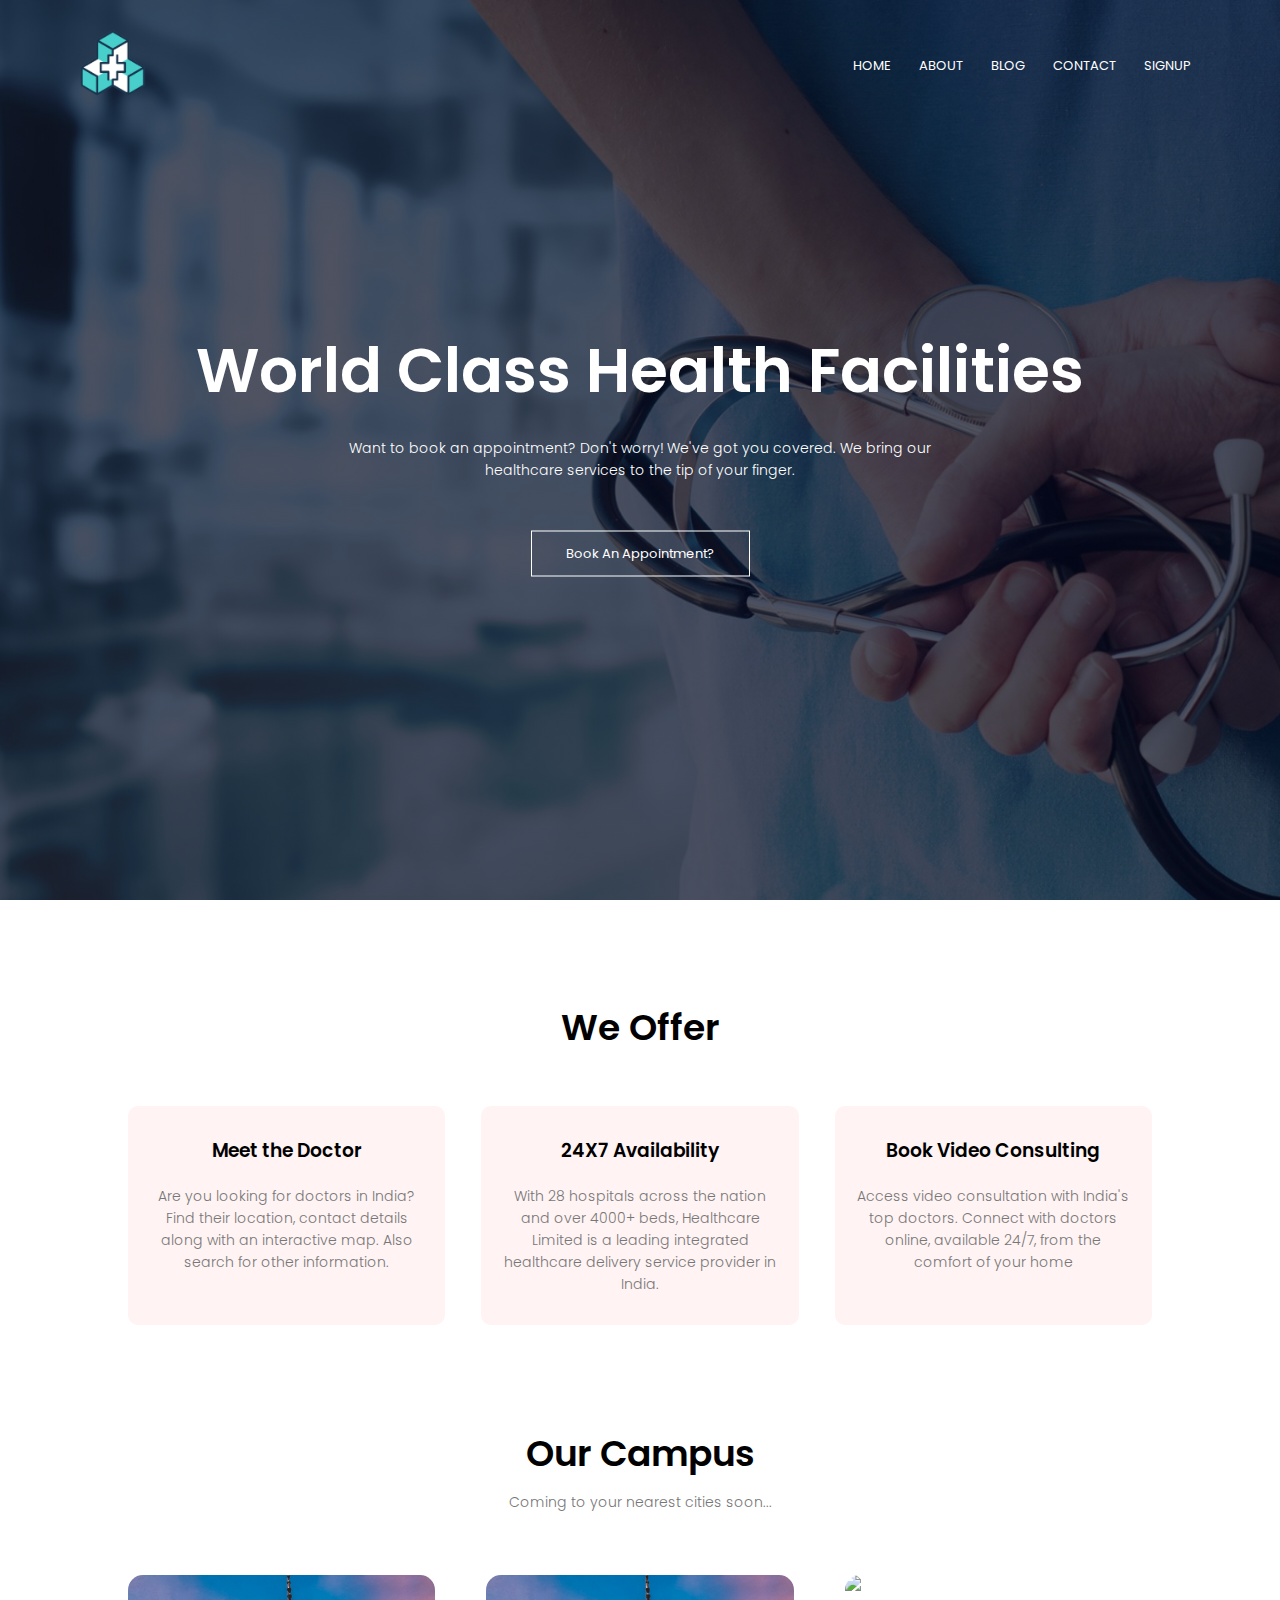
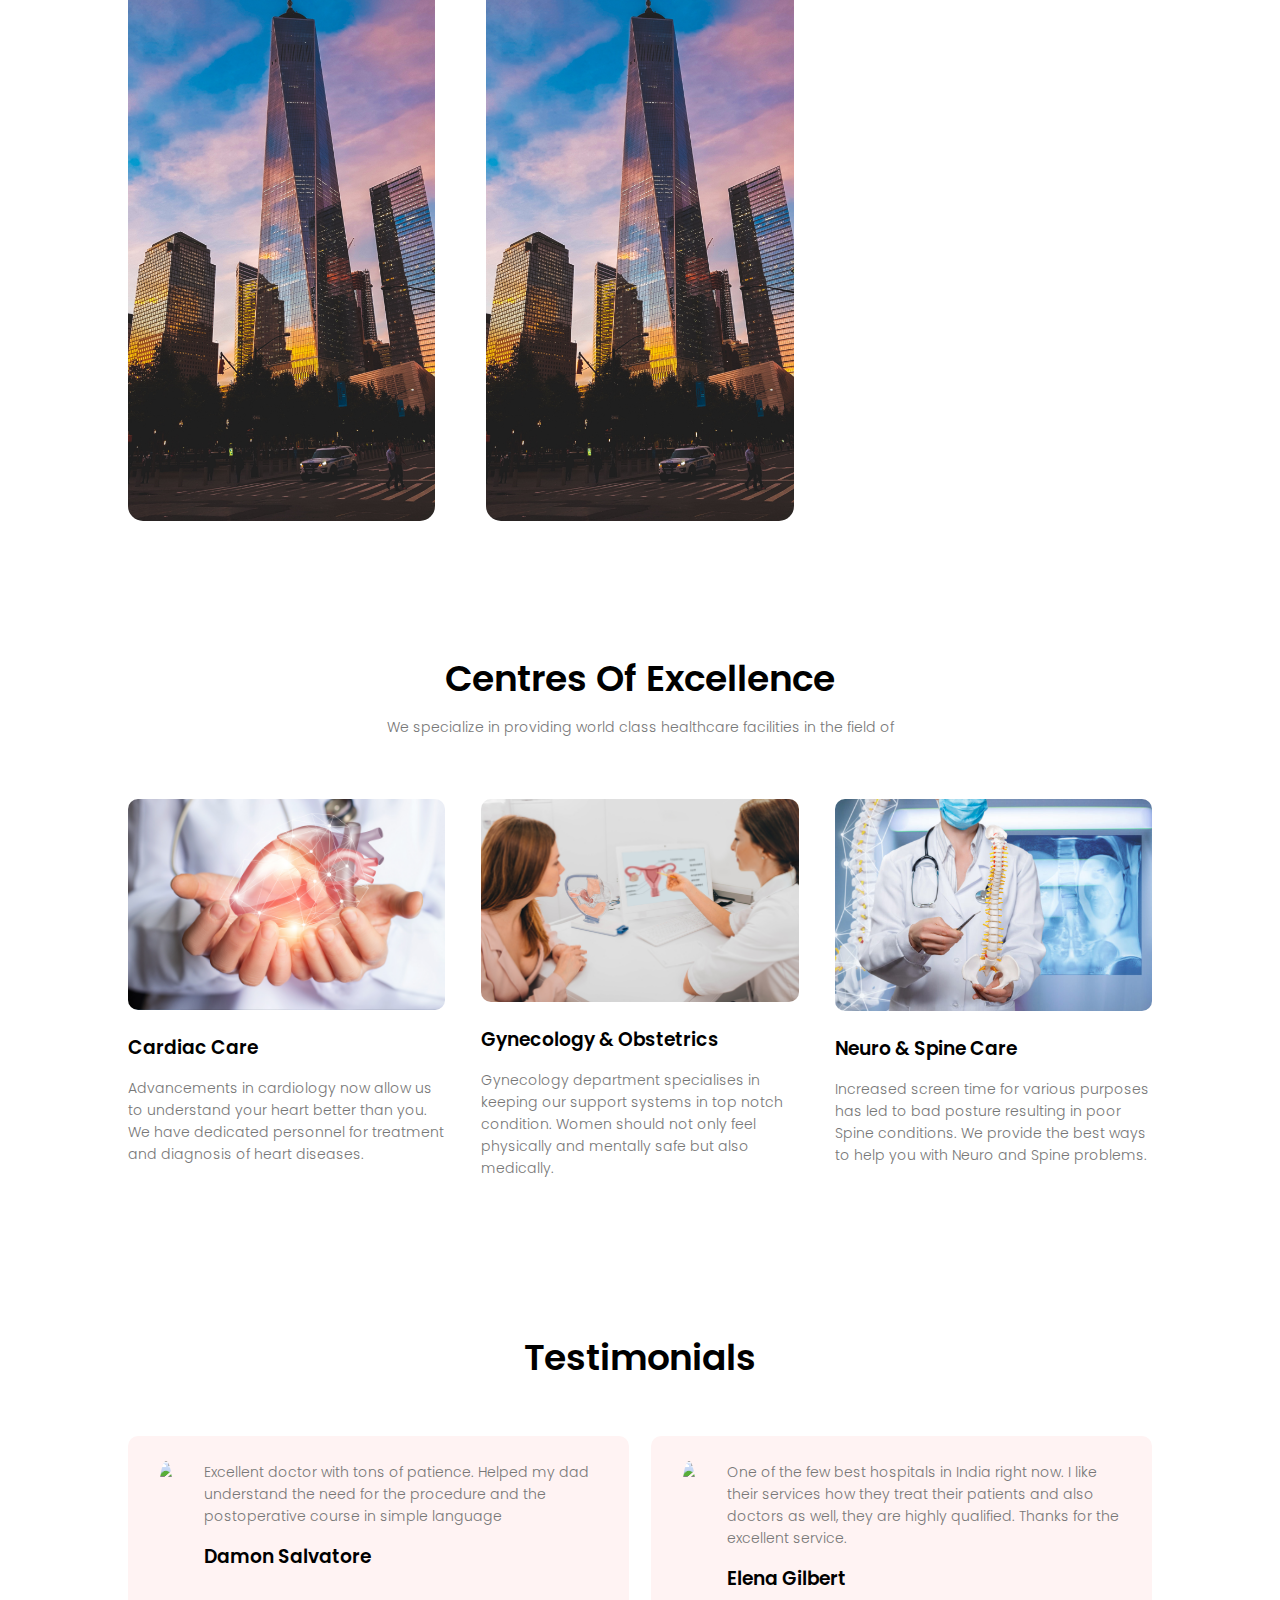
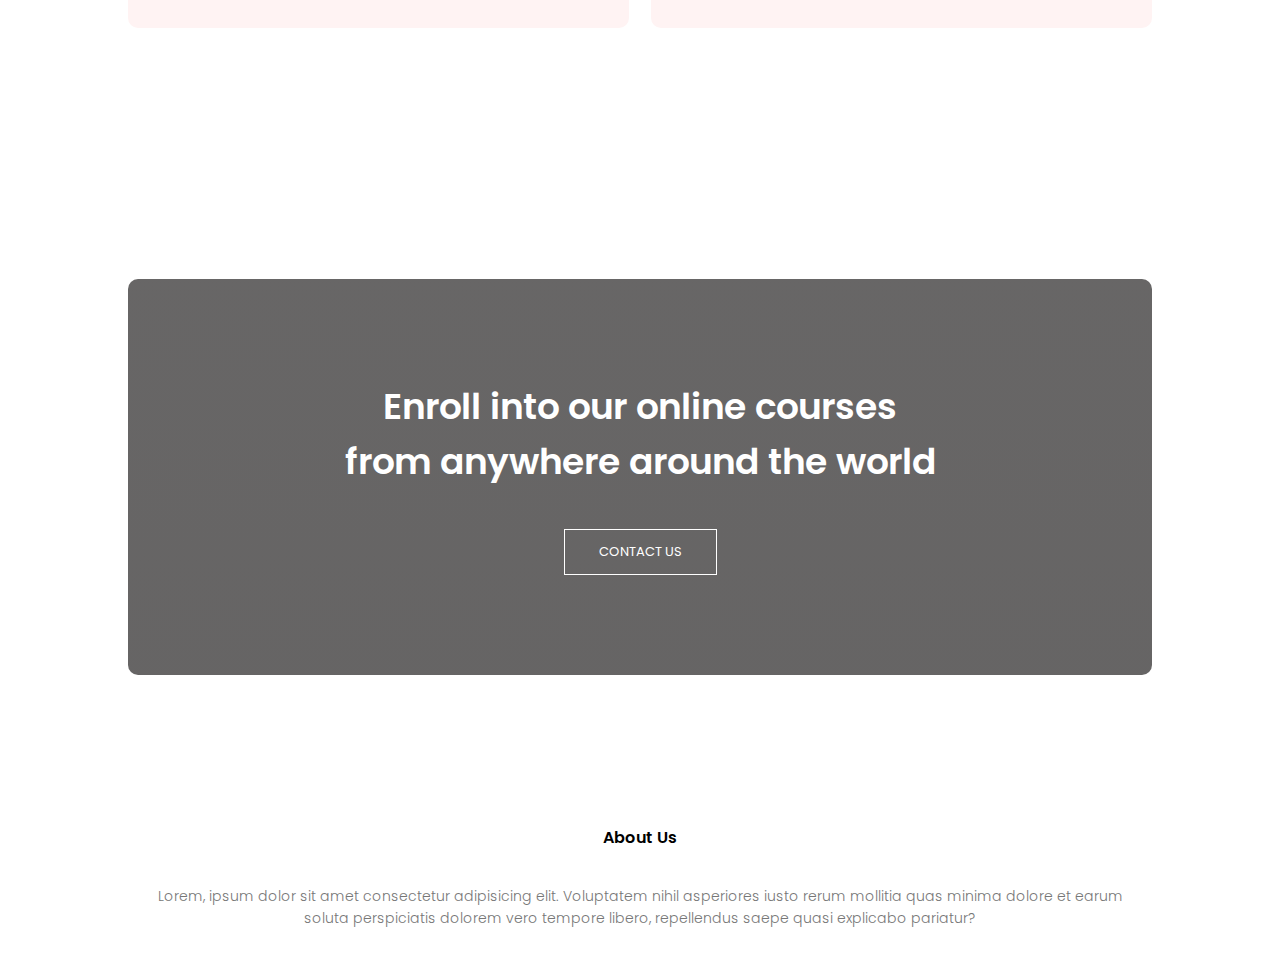
==== index.html @ a3d07d93 "update elena" ====
<!DOCTYPE html>
<html lang="en">

<head>
    <meta charset="UTF-8">
    <meta name="viewport" content="width=device-width, initial-scale=1.0">
    <title>Smart Healthcare</title>
    <link rel="stylesheet" href="style.css">
    <link rel="preconnect" href="https://fonts.gstatic.com">
    <link href="https://fonts.googleapis.com/css2?family=Poppins:ital,wght@0,200;0,300;0,400;0,600;1,500&display=swap" rel="stylesheet">
    <link rel="stylesheet" href="https://cdn.jsdelivr.net/npm/@fortawesome/fontawesome-free@5.15.3/css/fontawesome.min.css">
</head>

<body>


    <section class="header">
        <nav>
            <a href="index.html"><img src="Image/icon.png" alt="Logo Here"></a>
            <div class="nav-links">
                <!-- <i class="fa fa-times-circle" onclick="hideMenu()"></i> -->
                <ul>
                    <li><a href="index.html">HOME</a></li>
                    <li><a href="about.html">ABOUT</a></li>
                    <li><a href="blog.html">BLOG</a></li>
                    <li><a href="contact.html">CONTACT</a></li>
                    <li><a href="login.html">SIGNUP</a></li>
                </ul>
            </div>
            <!-- <i class="fa fa-bars" onclick="showMenu()"></i> -->
        </nav>

        <div class="text-box">
            <h1>World Class Health Facilities</h1>
            <p>Want to book an appointment? Don't worry! We've got you covered. We bring our
                <br>healthcare services to the tip of your finger.
            </p>
            <a href="" class="hero-btn">Book An Appointment?</a>
        </div>
    </section>

    <!-- --------We Offer--------- -->

    <section class="course">
        <h1> We Offer</h1>
        <!-- <p>Lorem ipsum dolor sit amet consectetur adipisicing elit.</p> -->

        <div class="row">
            <div class="course-col">
                <h3>Meet the Doctor</h3>
                <p>Are you looking for doctors in India? Find their location, contact details along with an interactive map. Also search for other information.
                </p>
            </div>

            <div class="course-col">
                <h3>24X7 Availability</h3>
                <p>With 28 hospitals across the nation and over 4000+ beds, Healthcare Limited is a leading integrated healthcare delivery service provider in India. </p>
            </div>

            <div class="course-col">
                <h3>Book Video Consulting</h3>
                <p>Access video consultation with India's top doctors. Connect with doctors online, available 24/7, from the comfort of your home</p>
            </div>
        </div>
    </section>

    <!-- ----------Campus---------- -->

    <section class="campus">
        <h1>Our Campus</h1>
        <p>Coming to your nearest cities soon...</p>

        <div class="row">
            <div class="campus-col">
                <img src="Image/hos2.jpg">
                <div class="layer">
                    <h3>BANGALORE</h3>
                </div>
            </div>

            <div class="campus-col">
                <img src="Image/hos2.jpg">
                <div class="layer">
                    <h3>DELHI</h3>
                </div>
            </div>

            <div class="campus-col">
                <img src="image/hos2.jpg">
                <div class="layer">
                    <h3>MUMBAI</h3>
                </div>
            </div>
        </div>
    </section>

    <!-- ----------Specialities---------- -->

    <section class="facilities">
        <h1>Centres Of Excellence</h1>
        <p>We specialize in providing world class healthcare facilities in the field of</p>

        <div class="row">
            <div class="facilities-col">
                <img src="Image/cardiac.jpg">
                <h3>Cardiac Care</h3>
                <p>Advancements in cardiology now allow us to understand your heart better than you. We have dedicated personnel for treatment and diagnosis of heart diseases.</p>
            </div>

            <div class="facilities-col">
                <img src="Image/gynecology.jpg">
                <h3>Gynecology & Obstetrics</h3>
                <p>Gynecology department specialises in keeping our support systems in top notch condition. Women should not only feel physically and mentally safe but also medically.</p>
            </div>

            <div class="facilities-col">
                <img src="Image/spine.jpg">
                <h3>Neuro & Spine Care</h3>
                <p>Increased screen time for various purposes has led to bad posture resulting in poor Spine conditions. We provide the best ways to help you with Neuro and Spine problems.</p>
            </div>
        </div>
    </section>

    <!-- ----------Testimonials---------- -->

    <section class="testimonials">
        <h1>Testimonials</h1>
        <!-- <p>Our Clients Reviews
        </p> -->

        <div class="row">
            <div class="testimonial-col">
                <img src="image/p1.jpg">
                <div>
                    <p>Excellent doctor with tons of patience. Helped my dad understand the need for the procedure and the postoperative course in simple language
                    </p>
                    <h3>Damon Salvatore</h3>
                    <!-- <i class="fa fa-star"></i>
                    <i class="fa fa-star"></i>
                    <i class="fa fa-star"></i>
                    <i class="fa fa-star"></i>
                    <i class="fa fa-star-half-o"></i> -->
                </div>
            </div>

            <div class="testimonial-col">
                <img src="image/p2.jpg">
                <div>
                    <p>One of the few best hospitals in India right now. I like their services how they treat their patients and also doctors as well, they are highly qualified. Thanks for the excellent service.
                    </p>
                    <h3>Elena Gilbert</h3>
                    <!-- <i class="fa fa-star"></i>
                    <i class="fa fa-star"></i>
                    <i class="fa fa-star"></i>
                    <i class="fa fa-star"></i> -->
                </div>
            </div>
        </div>
    </section>

    <!-- ----------Call To Action---------- -->

    <section class="cta">
        <h1>Enroll into our online courses<br>from anywhere around the world</h1>
        <a href="" class="hero-btn">CONTACT US</a>
    </section>

    <!-- ----------Footer---------- -->

    <section class="footer">
        <h4>About Us</h4>
        <p>Lorem, ipsum dolor sit amet consectetur adipisicing elit. Voluptatem nihil asperiores iusto rerum mollitia quas minima dolore et earum<br>soluta perspiciatis dolorem vero tempore libero, repellendus saepe quasi explicabo pariatur?</p>
        <div class="icons">
            <!-- <i class="fa fa-facebook"></i>
            <i class="fa fa-twitter"></i>
            <i class="fa fa-instagram"></i>
            <i class="fa fa-linkedin"></i> -->
        </div>

    </section>



    <!-- ---------JS for Toggle Menu---------- -->
    <!-- <script>
    var navLinks = document.getElementById("navLinks");
    function showMenu(){
        navLinks.style.right="0";
    }
    function hideMenu(){
        navLinks.style.right="-200px";
    } -->

    </script>

</body>

</html>
---- style.css ----
* {
    margin: 0;
    padding: 0;
    font-family: 'Poppins', sans-serif;
}

.header {
    min-height: 100vh;
    width: 100%;
    background-image: linear-gradient(rgba(4, 9, 30, 0.7), rgba(4, 9, 30, 0.7)), url(Image/image1.jpg);
    background-position: center;
    background-size: cover;
    position: relative;
}

nav {
    display: flex;
    padding: 2% 6%;
    justify-content: space-between;
    align-items: center;
}

nav img {
    width: 75px;
    /* position: absolute;
    left: 50px; */
}

.nav-links {
    flex: 1;
    text-align: right;
}

.nav-links ul li {
    list-style: none;
    display: inline-block;
    padding: 8px 12px;
    position: relative;
}

.nav-links ul li a {
    color: #fff;
    text-decoration: none;
    font-size: 13px;
}

.nav-links ul li::after {
    content: '';
    width: 0%;
    height: 2px;
    background: red;
    display: block;
    margin: auto;
    transition: 0.4s;
}

.nav-links ul li:hover::after {
    width: 100%;
}

.text-box {
    width: 90%;
    color: #fff;
    position: absolute;
    top: 50%;
    left: 50%;
    transform: translate(-50%, -50%);
    text-align: center;
}

.text-box h1 {
    font-size: 62px;
}

.text-box p {
    margin: 10px 0 40px;
    font-size: 14px;
    color: #fff;
}

.hero-btn {
    display: inline-block;
    text-decoration: none;
    color: #fff;
    border: 1px solid #fff;
    padding: 12px 34px;
    font-size: 13px;
    background: transparent;
    position: relative;
    cursor: pointer;
}

.hero-btn:hover {
    border: 1px solid red;
    background: red;
    transition: 0.5s;
}


/* nav.fa{
    display: none;
} */

@media(max-width: 700px) {
    nav img {
        width: 150px;
        position: relative;
        top: 20px;
    }
    .text-box h1 {
        font-size: 20px;
    }
    .nav-links ul li {
        display: block;
    }
    .nav-links {
        position: fixed;
        background: red;
        height: 100vh;
        width: 200px;
        top: 0;
        right: 0;
        text-align: left;
        z-index: 2;
        transition: 1s;
    }
    /* nav.fa{
        display: block;
        color: white;
        margin: 10px;
        font-size: 22px;
        cursor: pointer;
    }
    .nav-links ul{
        padding: 30px;
    } */
}


/* ----------courses---------- */

.course {
    width: 80%;
    margin: auto;
    text-align: center;
    padding-top: 100px;
}

h1 {
    font-size: 36px;
    font-weight: 600;
}

p {
    color: #777;
    font-size: 14px;
    font-weight: 300;
    line-height: 22px;
    padding: 10px;
}

.row {
    margin-top: 5%;
    display: flex;
    justify-content: space-between;
}

.course-col {
    flex-basis: 31%;
    background: #fff3f3;
    border-radius: 10px;
    margin-bottom: 5%;
    padding: 20px 12px;
    box-sizing: border-box;
    transition: 0.3s;
}

h3 {
    text-align: center;
    font-weight: 600;
    margin: 10px 0;
}

.course-col:hover {
    box-shadow: 0 0 20px 0 rgba(0, 0, 0, 0.15);
}

@media(max-width: 700px) {
    .row {
        flex-direction: column;
    }
}


/* ----------campus---------- */

.campus {
    width: 80%;
    margin: auto;
    text-align: center;
    padding-top: 50px;
}

.campus-col {
    flex-basis: 30%;
    border-radius: 15px;
    margin-bottom: 30px;
    position: relative;
    overflow: hidden;
}

.campus-col img {
    width: 100%;
    display: block;
}

.layer {
    background: transparent;
    height: 100%;
    width: 100%;
    position: absolute;
    top: 0;
    left: 0;
    transition: 0.3s;
}

.layer:hover {
    background: rgba(226, 0, 0, 0.7);
}

.layer h3 {
    width: 100%;
    font-weight: 600;
    color: white;
    font-size: 23px;
    bottom: 0;
    left: 50%;
    transform: translateX(-50%);
    position: absolute;
    opacity: 0;
    transition: 0.3s;
}

.layer:hover h3 {
    bottom: 49%;
    opacity: 1;
}


/* ----------Facilities---------- */

.facilities {
    width: 80%;
    margin: auto;
    text-align: center;
    padding-top: 100px;
}

.facilities-col {
    flex-basis: 31%;
    border-radius: 10px;
    margin-bottom: 5%;
    text-align: left;
}

.facilities-col img {
    width: 100%;
    border-radius: 10px;
}

.facilities-col p {
    padding: 0;
}

.facilities-col h3 {
    margin-top: 16px;
    margin-bottom: 15px;
    text-align: left;
}


/* ----------Testimonials---------- */

.testimonials {
    width: 80%;
    margin: auto;
    padding: 100px;
    text-align: center;
}

.testimonial-col {
    flex-basis: 44%;
    border-radius: 10px;
    margin-bottom: 5%;
    text-align: left;
    background: #fff3f3;
    padding: 25px;
    cursor: pointer;
    display: flex;
}

.testimonial-col img {
    height: 100px;
    margin-left: 5px;
    margin-right: 30px;
    border-radius: 53%;
}

.testimonial-col p {
    padding: 0;
}

.testimonial-col h3 {
    margin-top: 15px;
    text-align: left;
}


/* .testimonial-col .fa{
    color: #f44336;
} */

@media(max-width: 700px) {
    .testimonial-col img {
        margin-left: 5px;
        margin-right: 30px;
    }
}


/* ----------Call To Action---------- */

.cta {
    margin: 100px auto;
    width: 80%;
    background-image: linear-gradient(rgba(39, 37, 37, 0.7), rgba(37, 35, 35, 0.7)), url(images/contact.jpg);
    background-position: center;
    background-size: cover;
    border-radius: 10px;
    text-align: center;
    padding: 100px 0;
}

.cta h1 {
    color: white;
    margin-bottom: 40px;
}

@media(max-width: 700px) {
    .cta h1 {
        font-size: 24px;
    }
}


/* ----------Footer---------- */

.footer {
    width: 100%;
    text-align: center;
    padding: 30px 0;
}

.footer h4 {
    margin-bottom: 25px;
    margin-top: 20px;
    font-weight: 600;
}


/* .icons .fa{
    color:tomato;
    margin: 0 13px;
    cursor: pointer;
    padding: 18px 0;
} */


/* ----------About Us Page---------- */

.sub-header {
    height: 50vh;
    width: 100%;
    background-image: linear-gradient(rgba(4, 9, 30, 0.7), rgba(4, 9, 30, 0.7)), url(images/abouts.jpg);
    background-position: center;
    background-size: cover;
    text-align: center;
    color: white;
}

.about-us {
    width: 80%;
    margin: auto;
    padding-top: 80px;
    padding-bottom: 50px;
}

.about-col {
    flex-basis: 48%;
    padding: 30px 2px;
}

.about-col img {
    width: 100%;
}

.about-col h1 {
    padding-top: 0;
}

.about-col p {
    padding: 15px 0 25px;
}

.red-btn {
    border: 1px solid #f44336;
    background: transparent;
    color: #f44336;
}

.red-btn:hover {
    color: white;
}


/* ----------blog-content---------- */

.blog-content {
    width: 80%;
    margin: auto;
    padding: 60px 0;
}

.blog-left {
    flex-basis: 65%;
}

.blog-left img {
    width: 100%;
}

.blog-left h2 {
    color: #222;
    font-weight: 600;
    margin: 30px 0;
}

.blog-left p {
    color: #999;
    padding: 0;
}

.blog-right {
    flex-basis: 32%;
}

.blog-right h3 {
    background: #f44336;
    color: white;
    padding: 7px 0;
    font-size: 16px;
    margin-bottom: 20px;
}

.blog-right div {
    display: flex;
    align-items: center;
    justify-content: space-between;
    color: #555;
    padding: 8px;
    box-sizing: border-box;
}

.comment-box {
    border: 1px solid #ccc;
    margin: 50px 0;
    padding: 10px 20px;
}

.comment-box h3 {
    text-align: left;
}

.comment-form input,
.comment-form textarea {
    width: 100%;
    padding: 10px;
    margin: 15px 0;
    box-sizing: border-box;
    border: none;
    outline: none;
    background: #f0f0f0;
}

.comment-form button {
    margin: 10px 0;
}

@media(max-width: 700px) {
    .sub-header h1 {
        font-size: 24px;
    }
}

.location {
    width: 80%;
    margin: auto;
    padding: 80px 0;
}

.location iframe {
    width: 100%;
}

.contact-us {
    width: 80%;
    margin: auto;
}

.contact-col {
    flex-basis: 48%;
    margin-bottom: 30px;
}

.contact-col div {
    display: flex;
    align-items: center;
    margin-bottom: 40px;
}


/* .contact-col div .fa{
    font-size: 28px;
    color: #f44336;
    margin: 10px;
    margin-right: 30px;
} */

.contact-col div p {
    padding: 0;
}

.contact-col div h5 {
    font-size: 20px;
    margin-bottom: 5px;
    color: #555;
}

.contact-col input,
.contact-col textarea {
    width: 100%;
    padding: 8px;
    margin-bottom: 17px;
    border: 1px solid #ccc;
    outline: none;
    box-sizing: border-box;
}
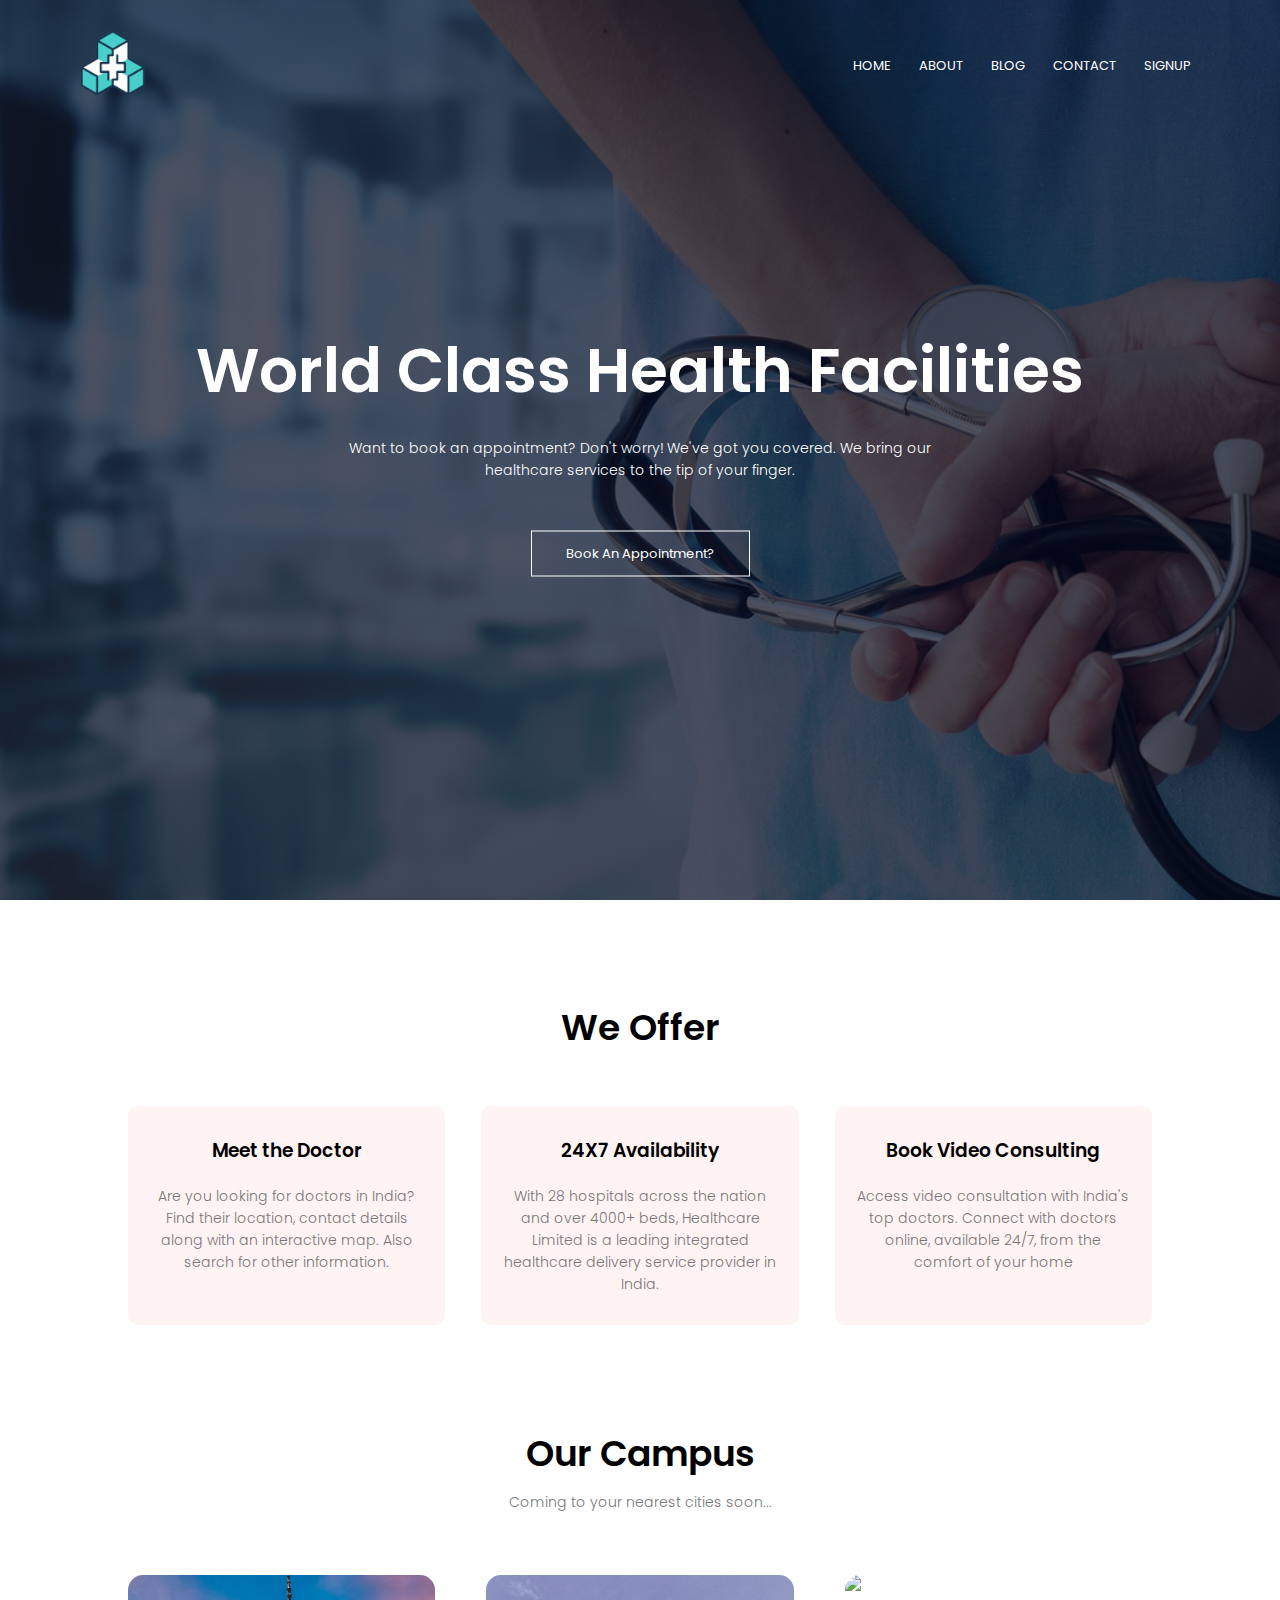
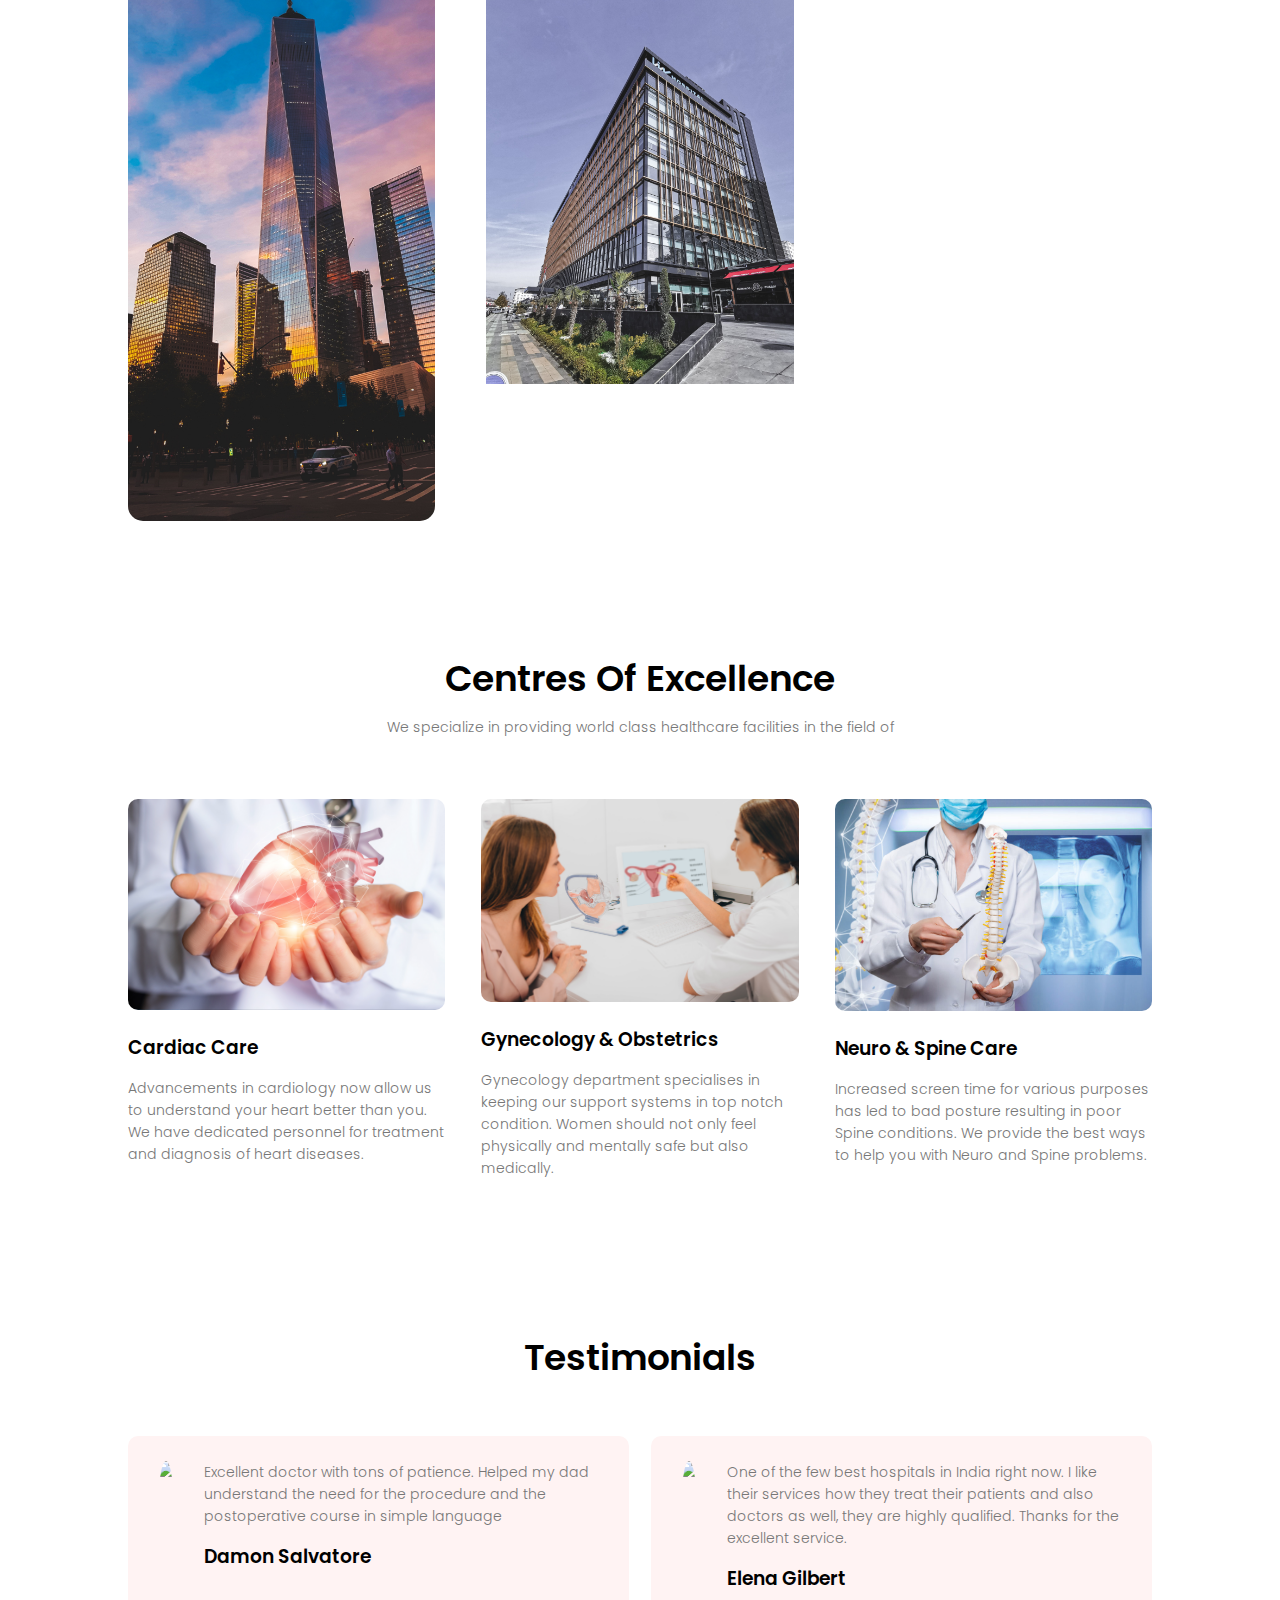
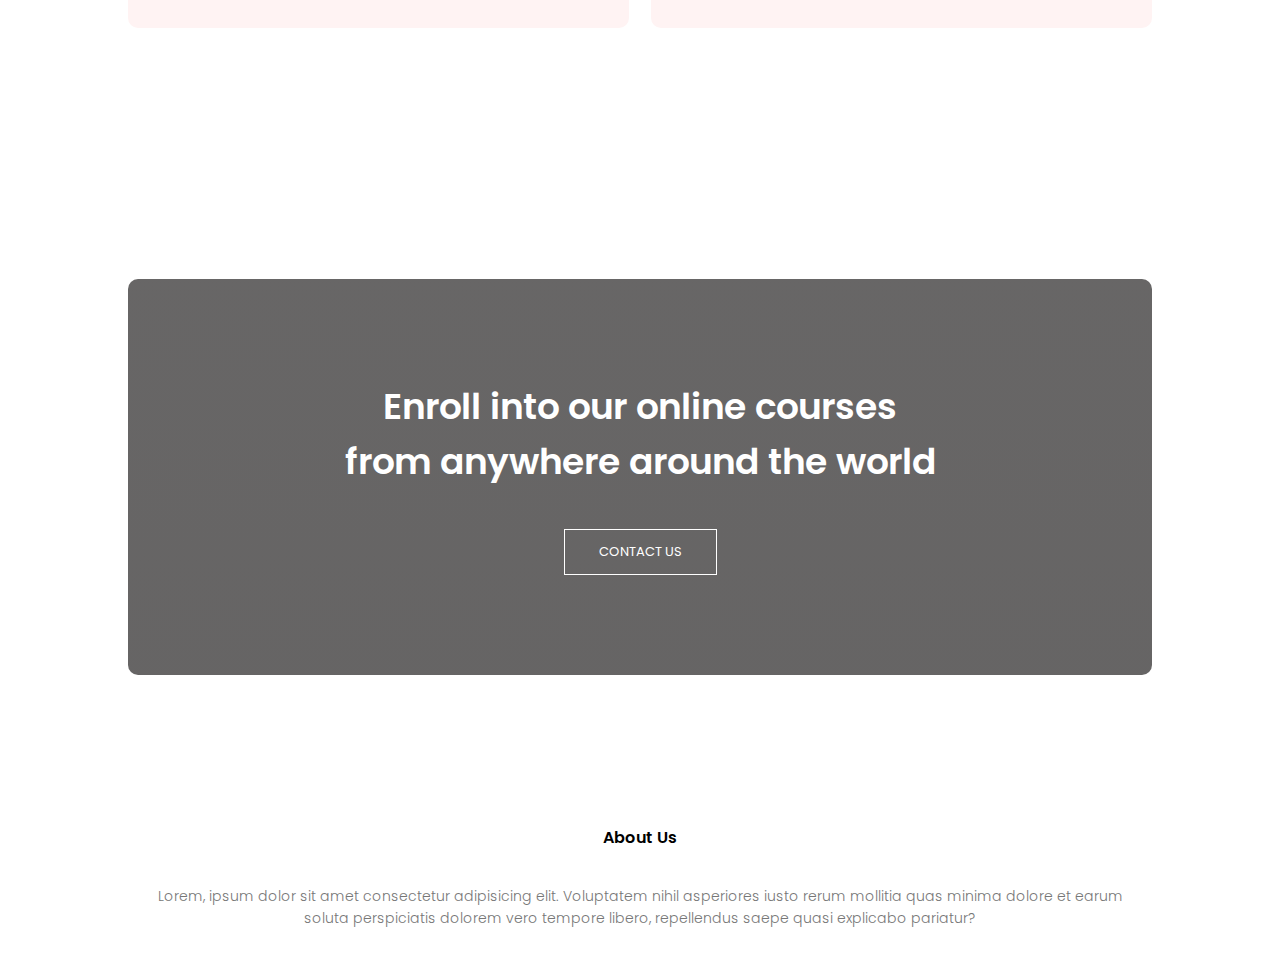
==== commit aaf806f7: "Image" ====
--- a/index.html
+++ b/index.html
@@ -79,7 +79,7 @@
             </div>
 
             <div class="campus-col">
-                <img src="Image/hos2.jpg">
+                <img src="Image/hos3.jpg">
                 <div class="layer">
                     <h3>DELHI</h3>
                 </div>
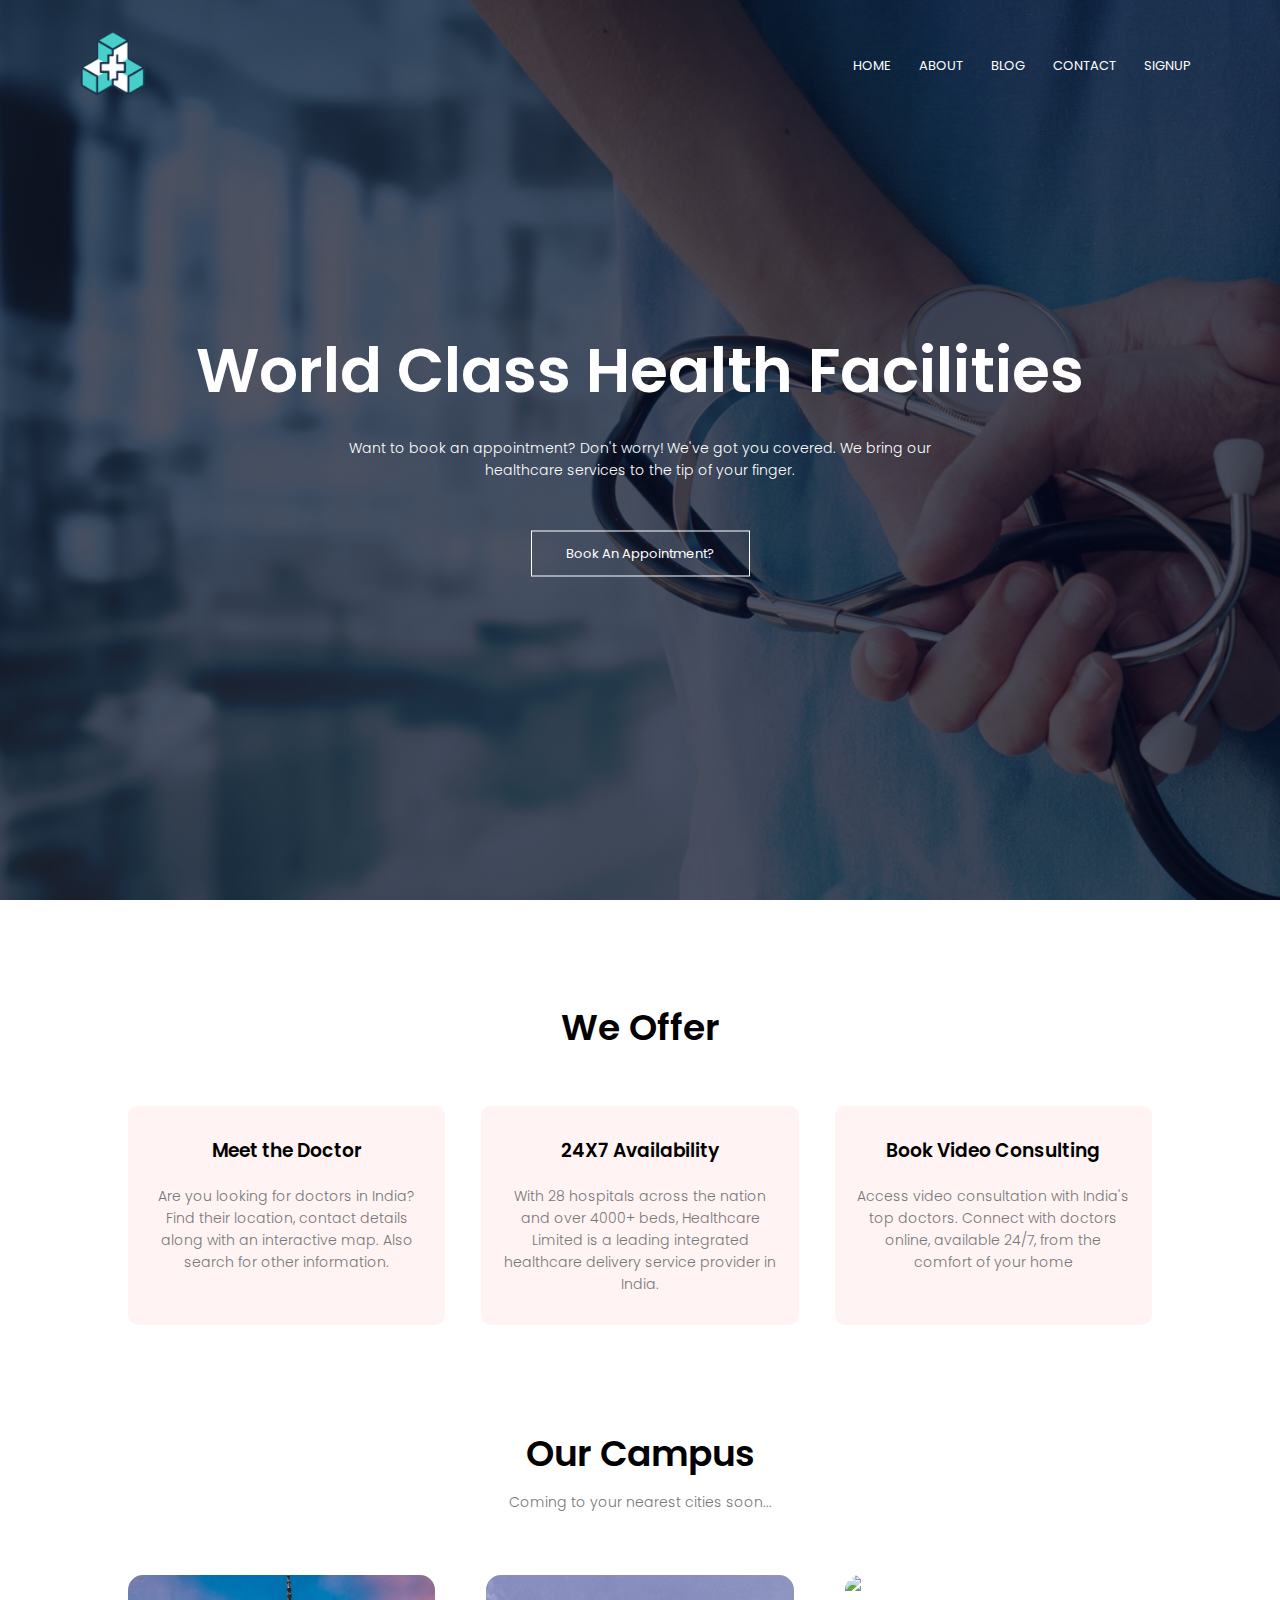
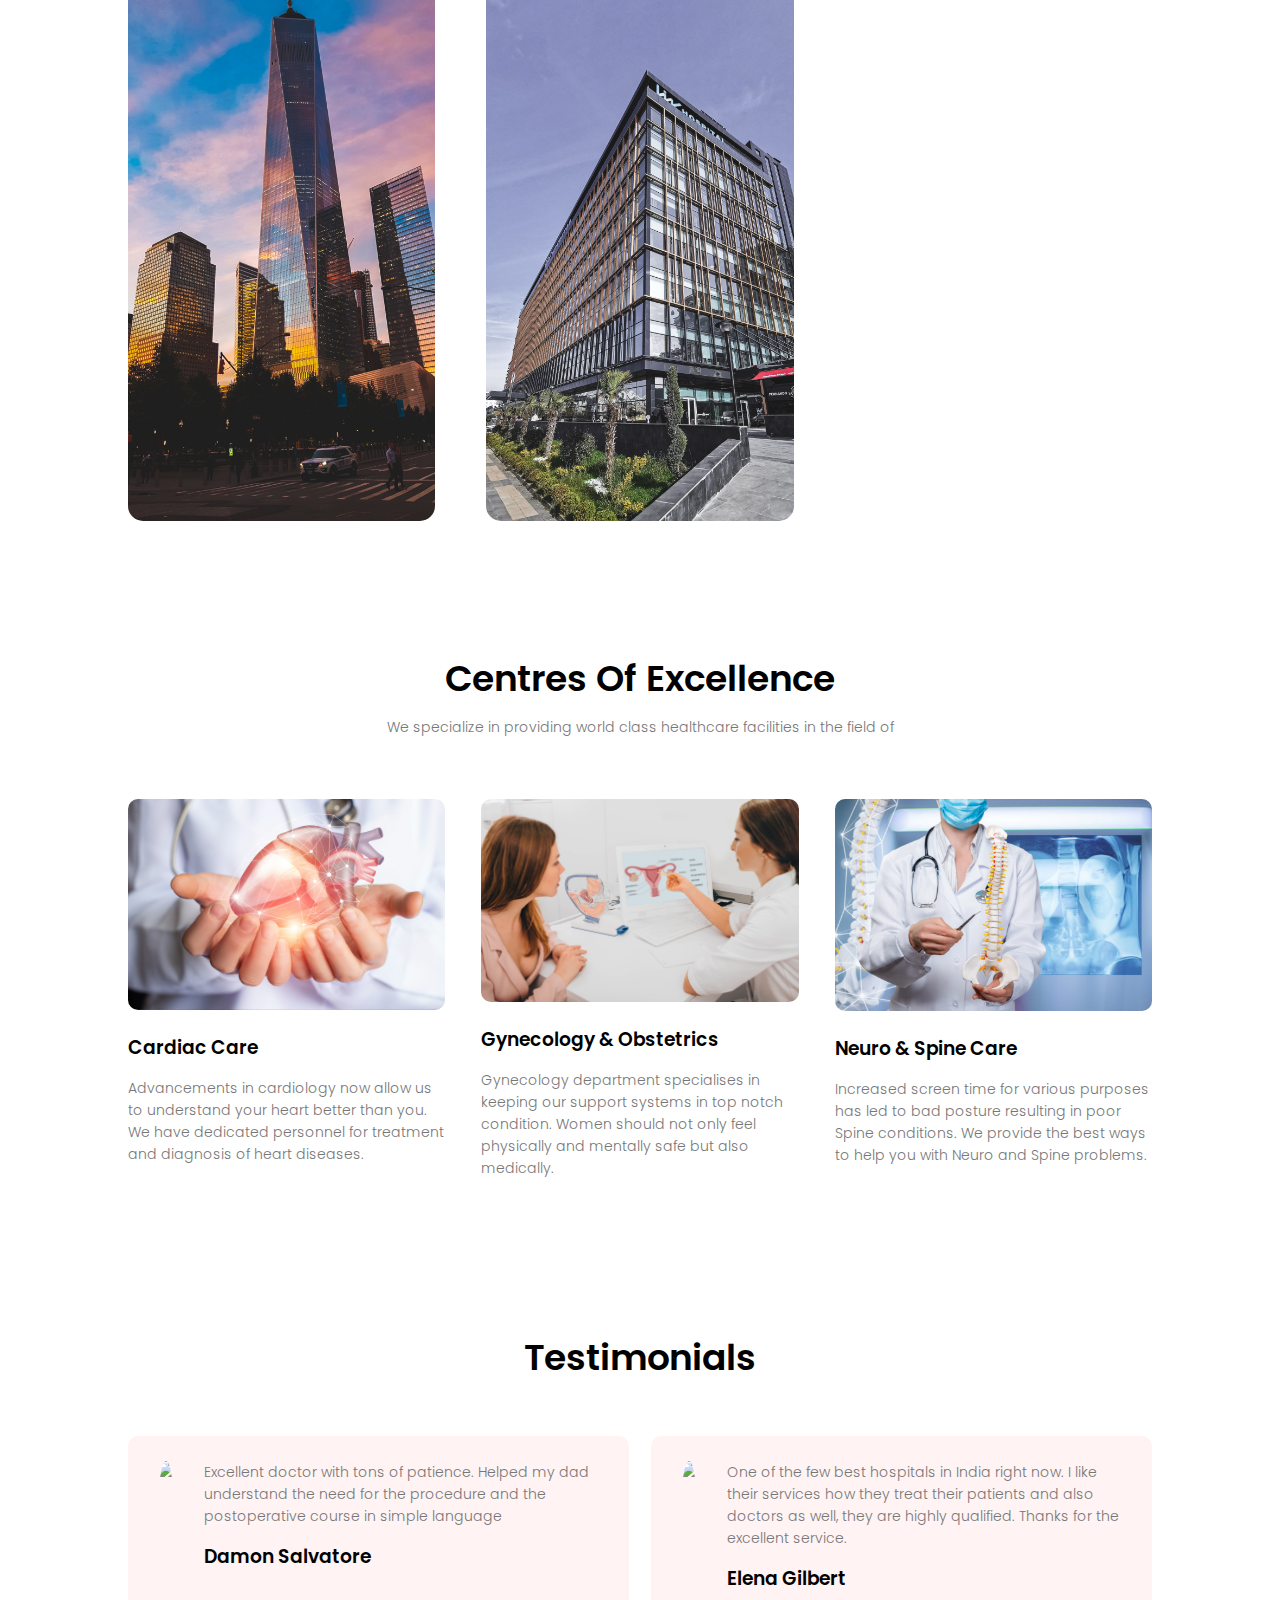
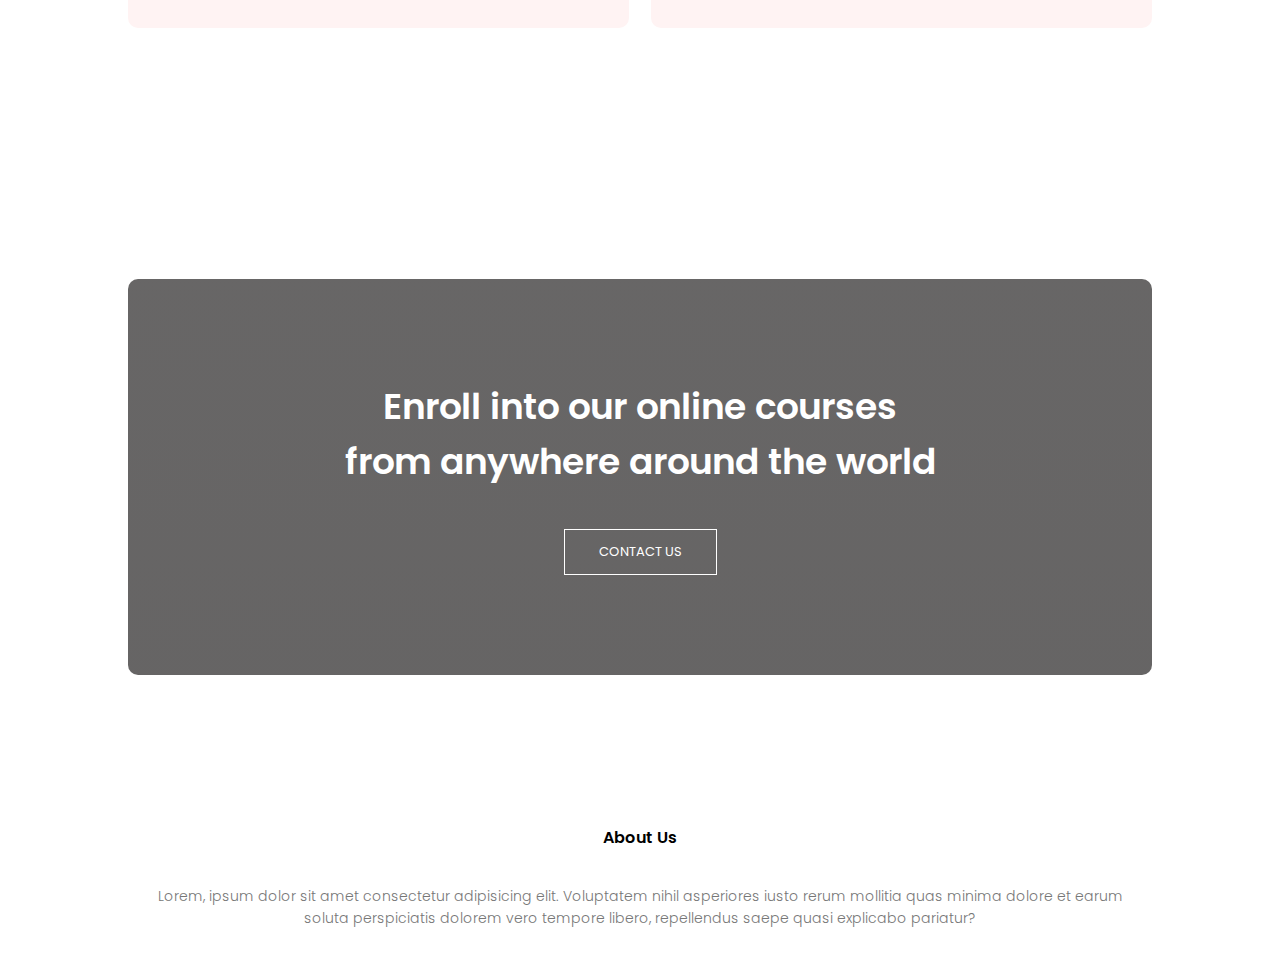
==== commit 620ee8f7: "Image Change" ====
--- a/index.html
+++ b/index.html
@@ -86,7 +86,7 @@
             </div>
 
             <div class="campus-col">
-                <img src="image/hos2.jpg">
+                <img src="image/hos4.jpg">
                 <div class="layer">
                     <h3>MUMBAI</h3>
                 </div>
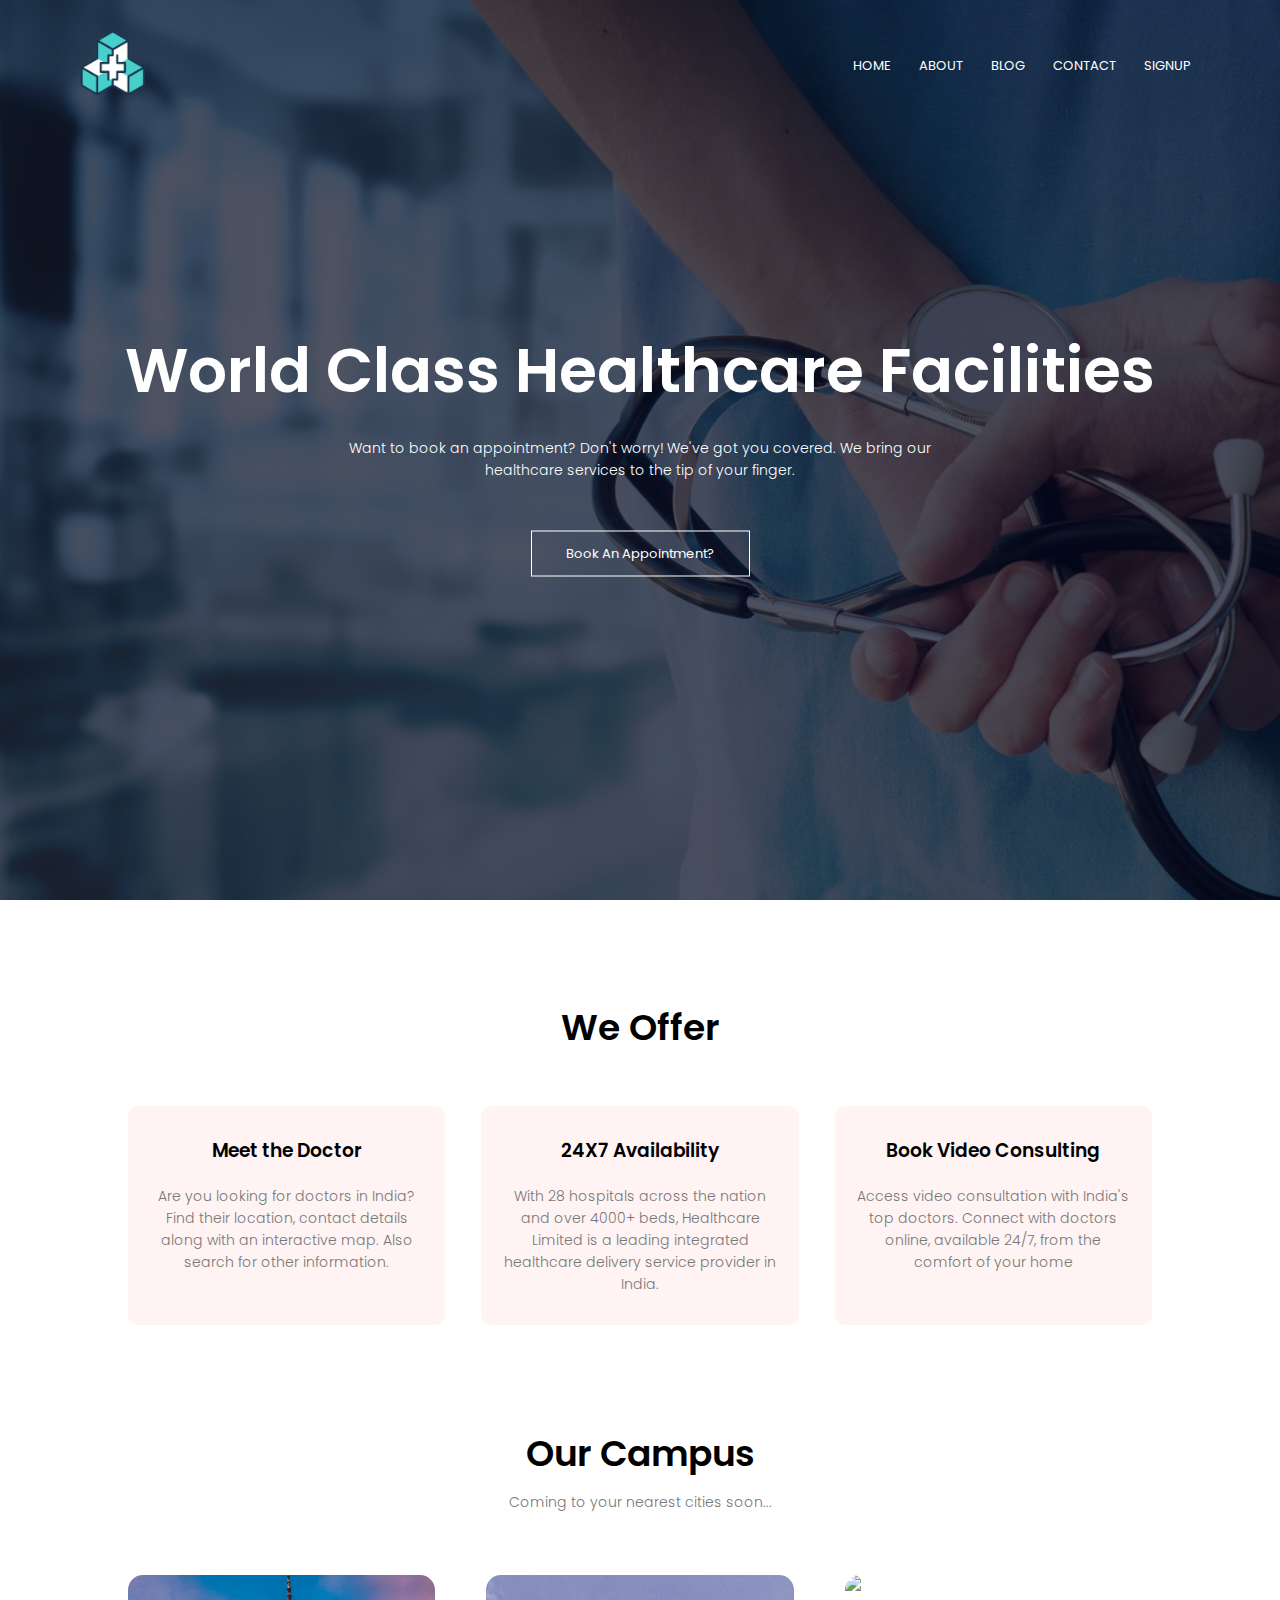
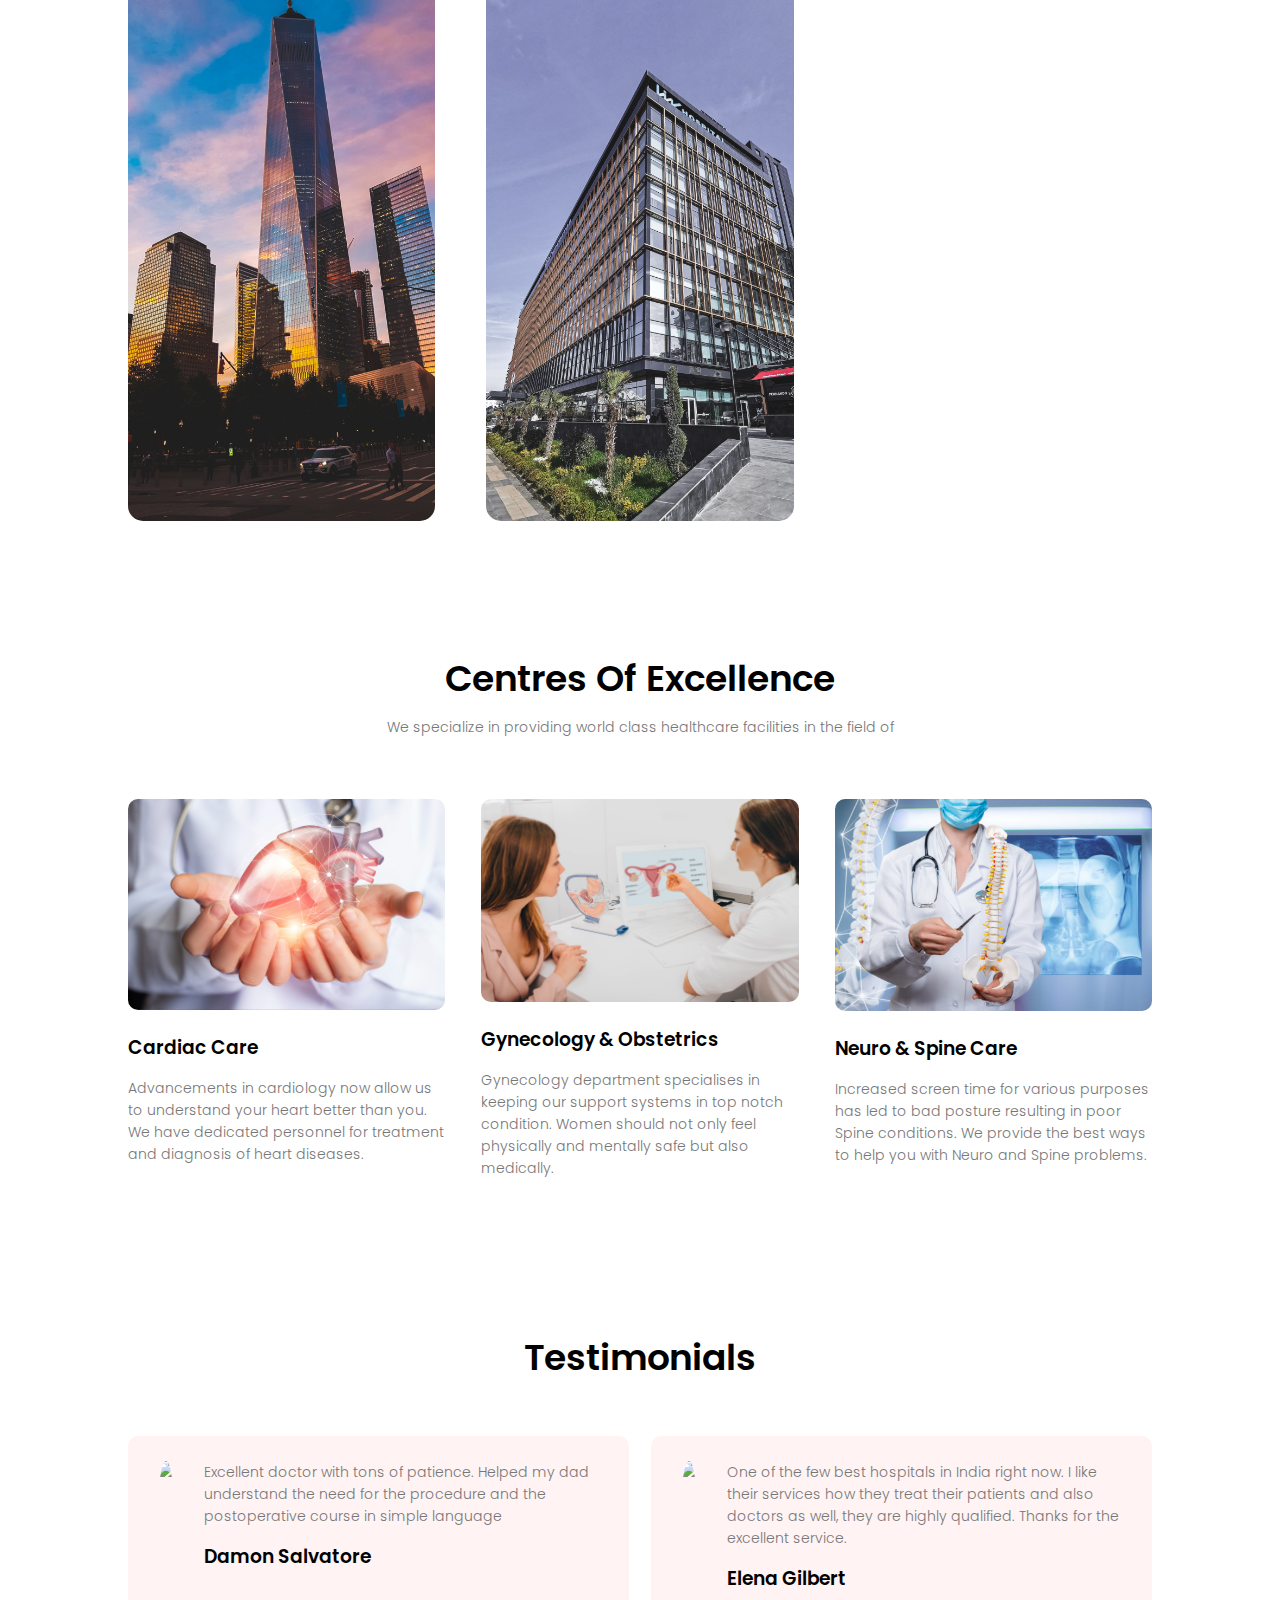
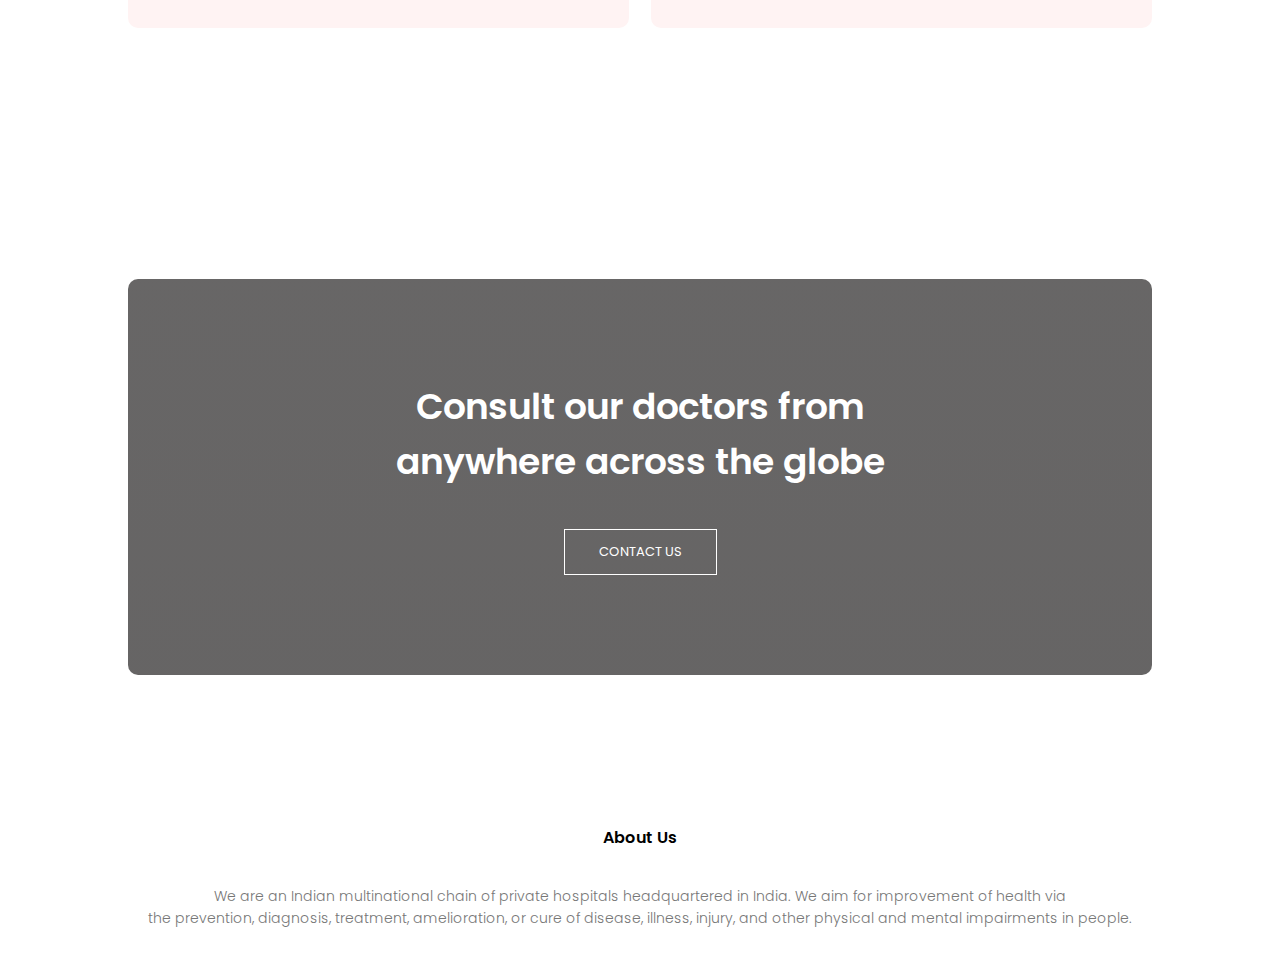
==== commit 67443c11: "signup left" ====
--- a/index.html
+++ b/index.html
@@ -31,7 +31,7 @@
         </nav>
 
         <div class="text-box">
-            <h1>World Class Health Facilities</h1>
+            <h1>World Class Healthcare Facilities</h1>
             <p>Want to book an appointment? Don't worry! We've got you covered. We bring our
                 <br>healthcare services to the tip of your finger.
             </p>
@@ -161,7 +161,7 @@
     <!-- ----------Call To Action---------- -->
 
     <section class="cta">
-        <h1>Enroll into our online courses<br>from anywhere around the world</h1>
+        <h1>Consult our doctors from<br>anywhere across the globe</h1>
         <a href="" class="hero-btn">CONTACT US</a>
     </section>
 
@@ -169,7 +169,8 @@
 
     <section class="footer">
         <h4>About Us</h4>
-        <p>Lorem, ipsum dolor sit amet consectetur adipisicing elit. Voluptatem nihil asperiores iusto rerum mollitia quas minima dolore et earum<br>soluta perspiciatis dolorem vero tempore libero, repellendus saepe quasi explicabo pariatur?</p>
+        <p>We are an Indian multinational chain of private hospitals headquartered in India. We aim for improvement of health via <br>the prevention, diagnosis, treatment, amelioration, or cure of disease, illness, injury, and other physical and mental impairments
+            in people.</p>
         <div class="icons">
             <!-- <i class="fa fa-facebook"></i>
             <i class="fa fa-twitter"></i>
--- a/style.css
+++ b/style.css
@@ -333,7 +333,7 @@
 .cta {
     margin: 100px auto;
     width: 80%;
-    background-image: linear-gradient(rgba(39, 37, 37, 0.7), rgba(37, 35, 35, 0.7)), url(images/contact.jpg);
+    background-image: linear-gradient(rgba(39, 37, 37, 0.7), rgba(37, 35, 35, 0.7)), url(image/contact.jpg);
     background-position: center;
     background-size: cover;
     border-radius: 10px;
@@ -381,7 +381,7 @@
 .sub-header {
     height: 50vh;
     width: 100%;
-    background-image: linear-gradient(rgba(4, 9, 30, 0.7), rgba(4, 9, 30, 0.7)), url(images/abouts.jpg);
+    background-image: linear-gradient(rgba(4, 9, 30, 0.7), rgba(4, 9, 30, 0.7)), url(Image/about.jpg);
     background-position: center;
     background-size: cover;
     text-align: center;
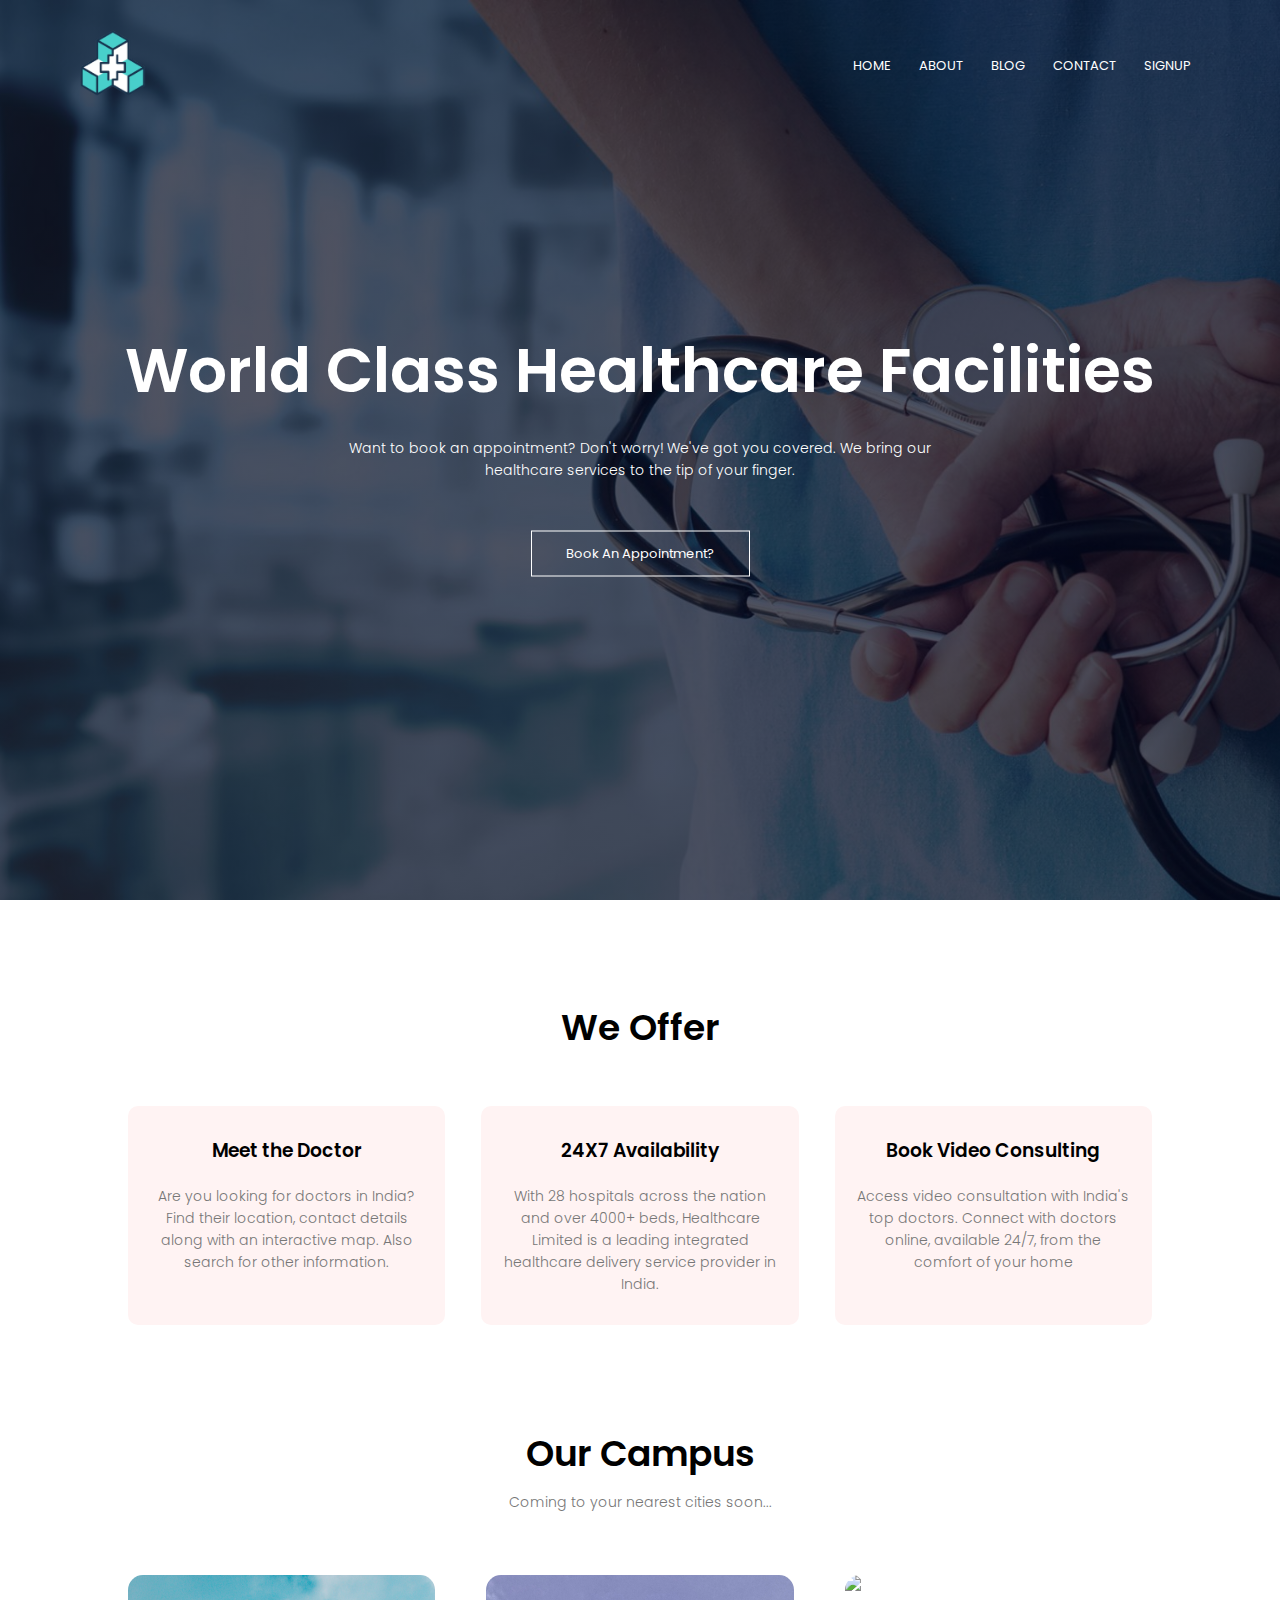
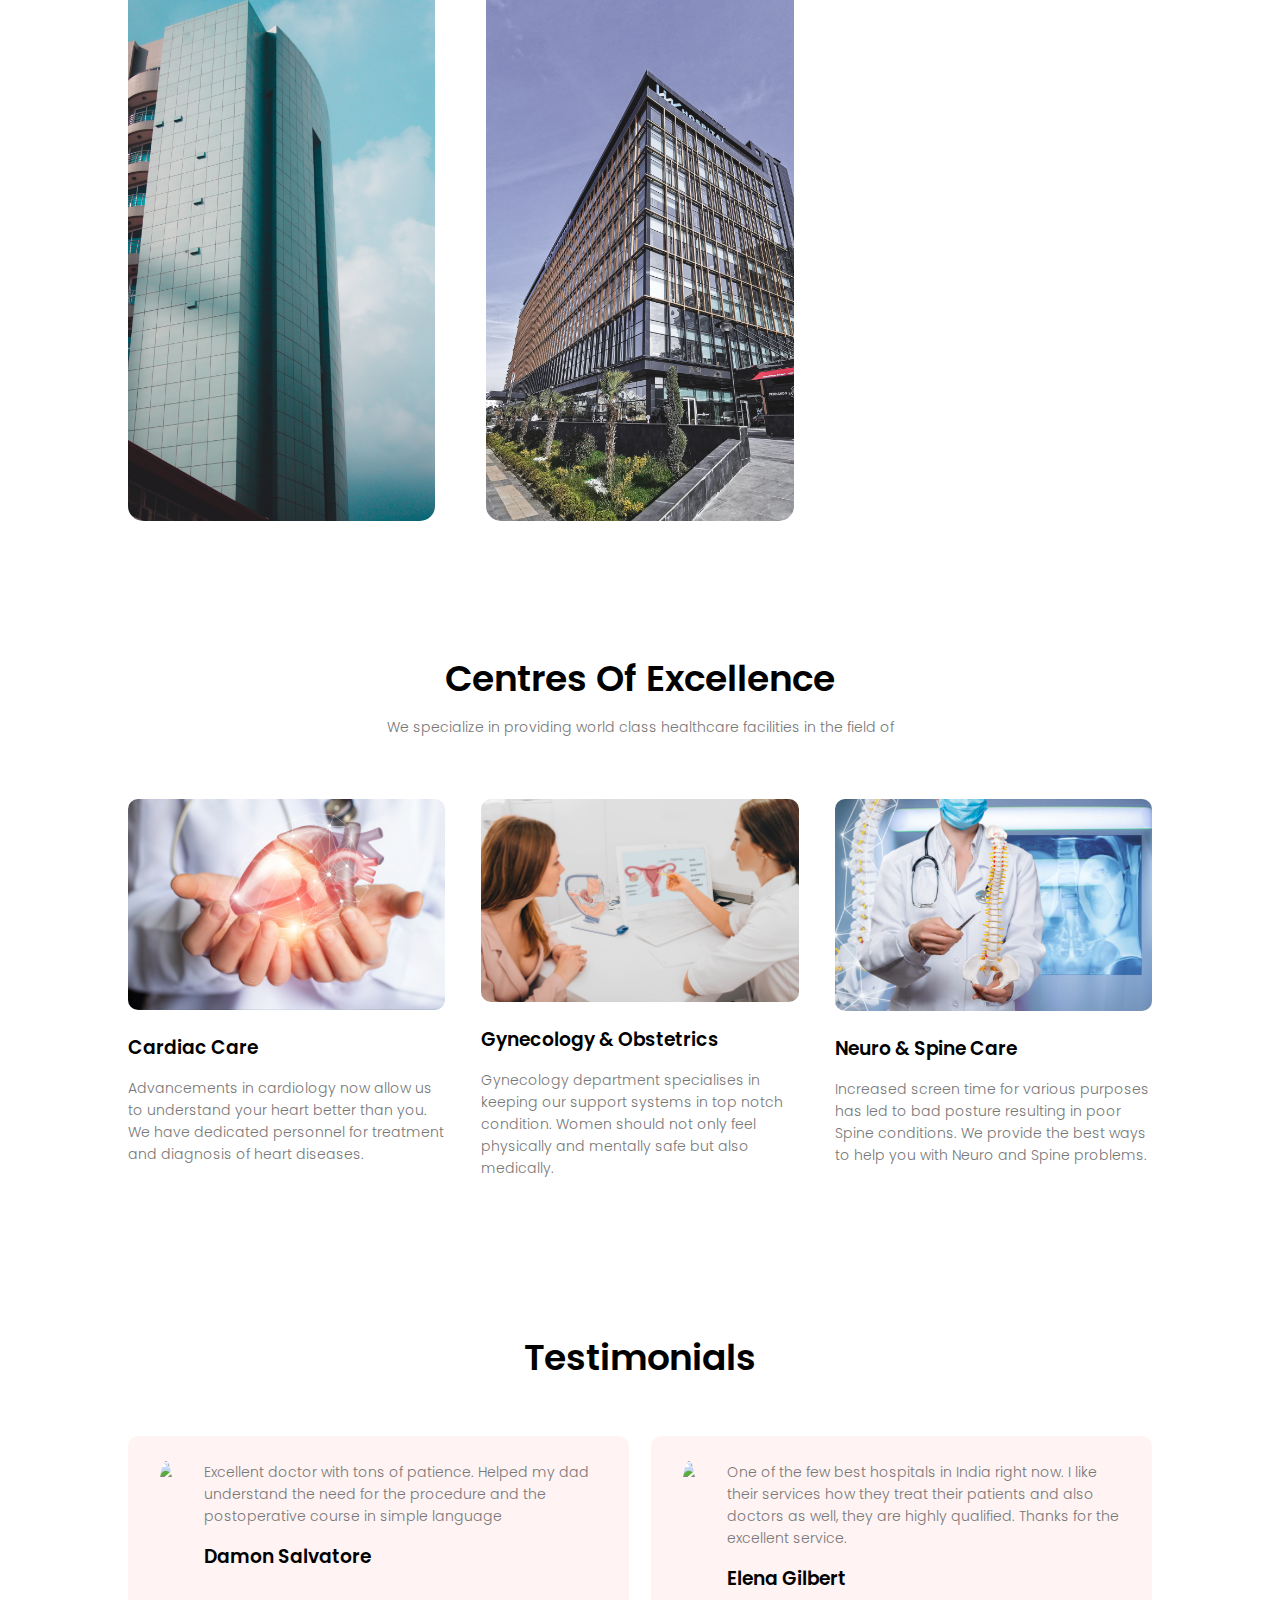
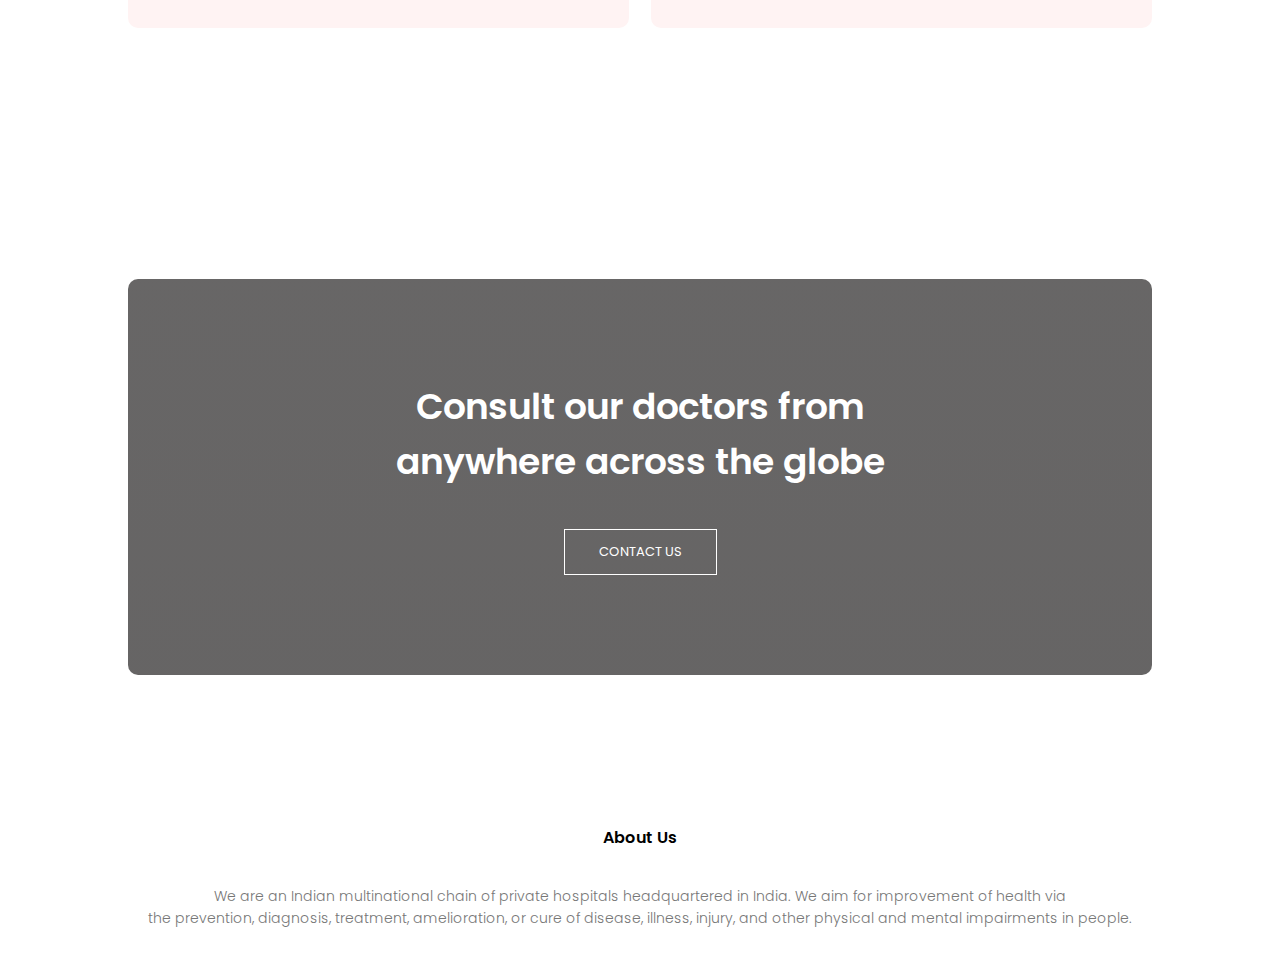
==== commit adf3d998: "Login left" ====
--- a/index.html
+++ b/index.html
@@ -72,7 +72,7 @@
 
         <div class="row">
             <div class="campus-col">
-                <img src="Image/hos2.jpg">
+                <img src="Image/hos4.jpg">
                 <div class="layer">
                     <h3>BANGALORE</h3>
                 </div>
@@ -86,7 +86,7 @@
             </div>
 
             <div class="campus-col">
-                <img src="image/hos4.jpg">
+                <img src="image/hos2.jpg">
                 <div class="layer">
                     <h3>MUMBAI</h3>
                 </div>
--- a/style.css
+++ b/style.css
@@ -1,3 +1,5 @@
+@import "compass/css3";
+
 * {
     margin: 0;
     padding: 0;
@@ -554,4 +556,5 @@
     border: 1px solid #ccc;
     outline: none;
     box-sizing: border-box;
-}+}
+
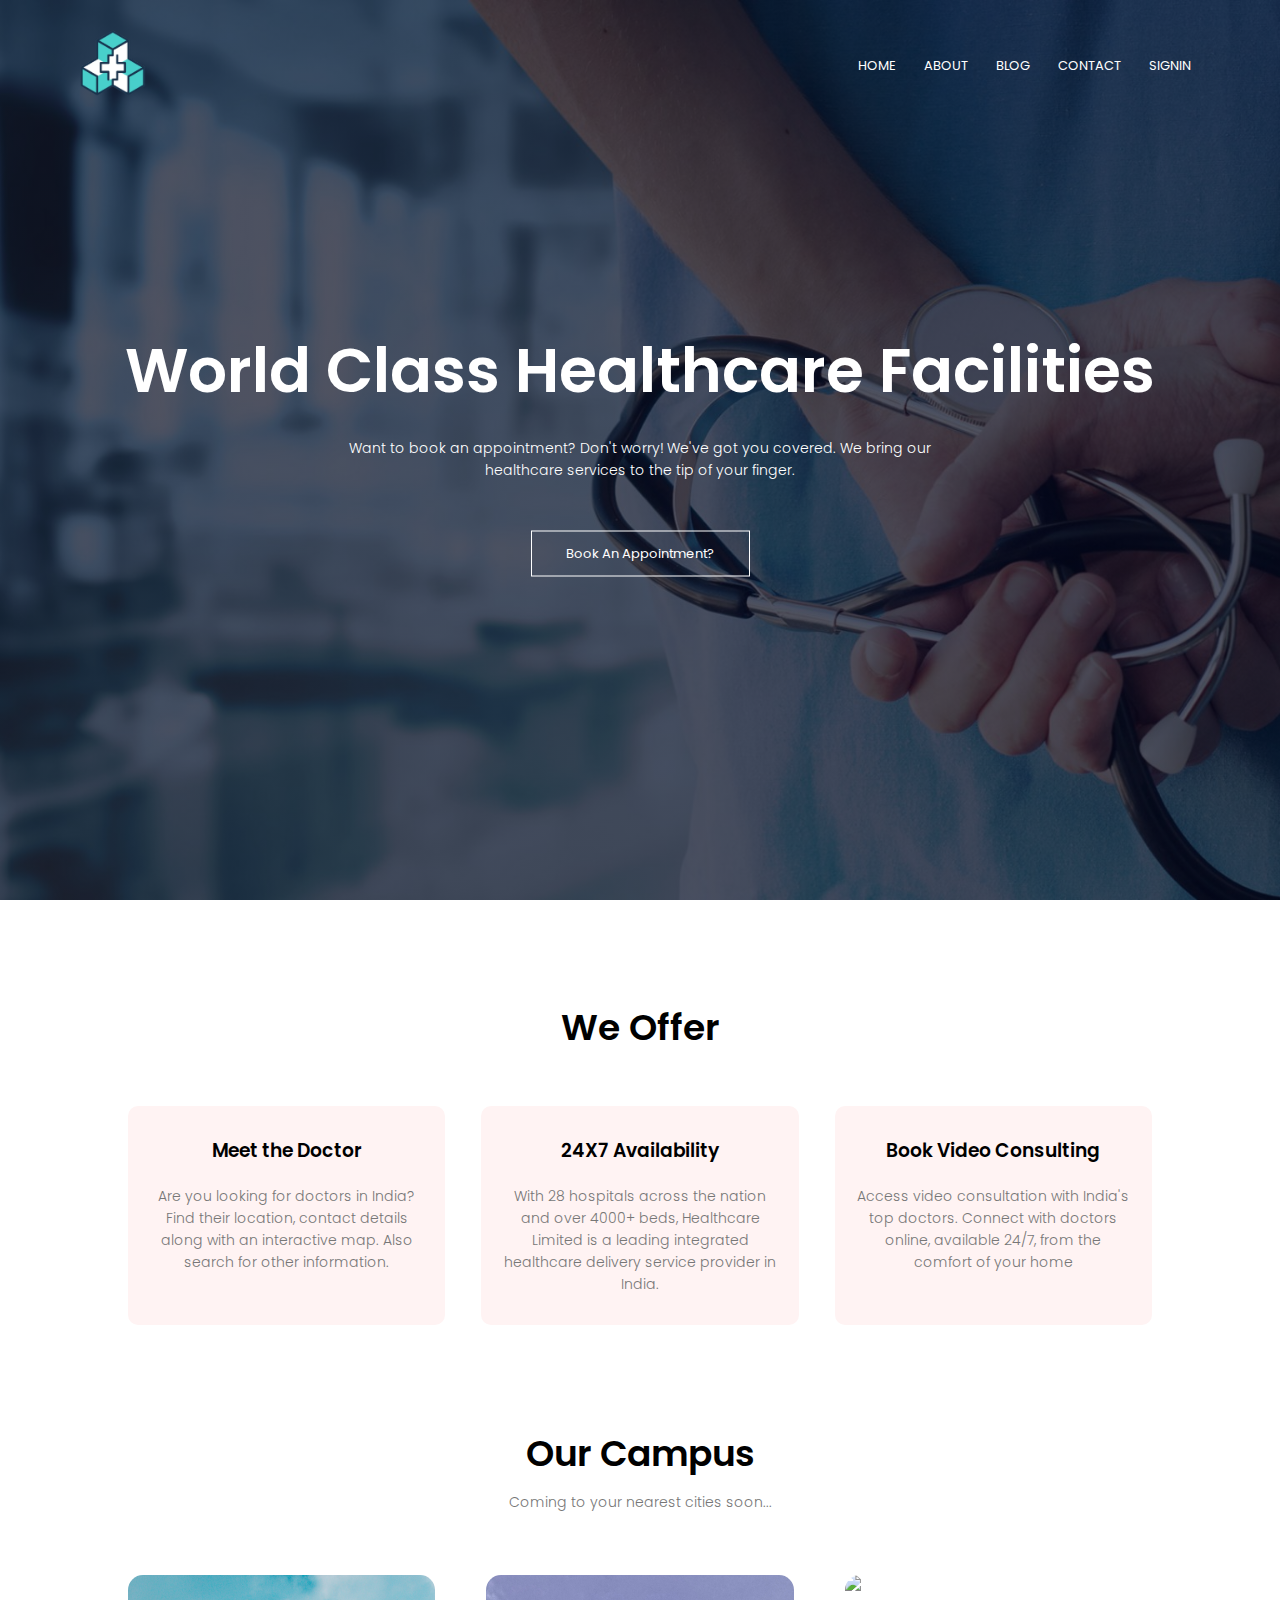
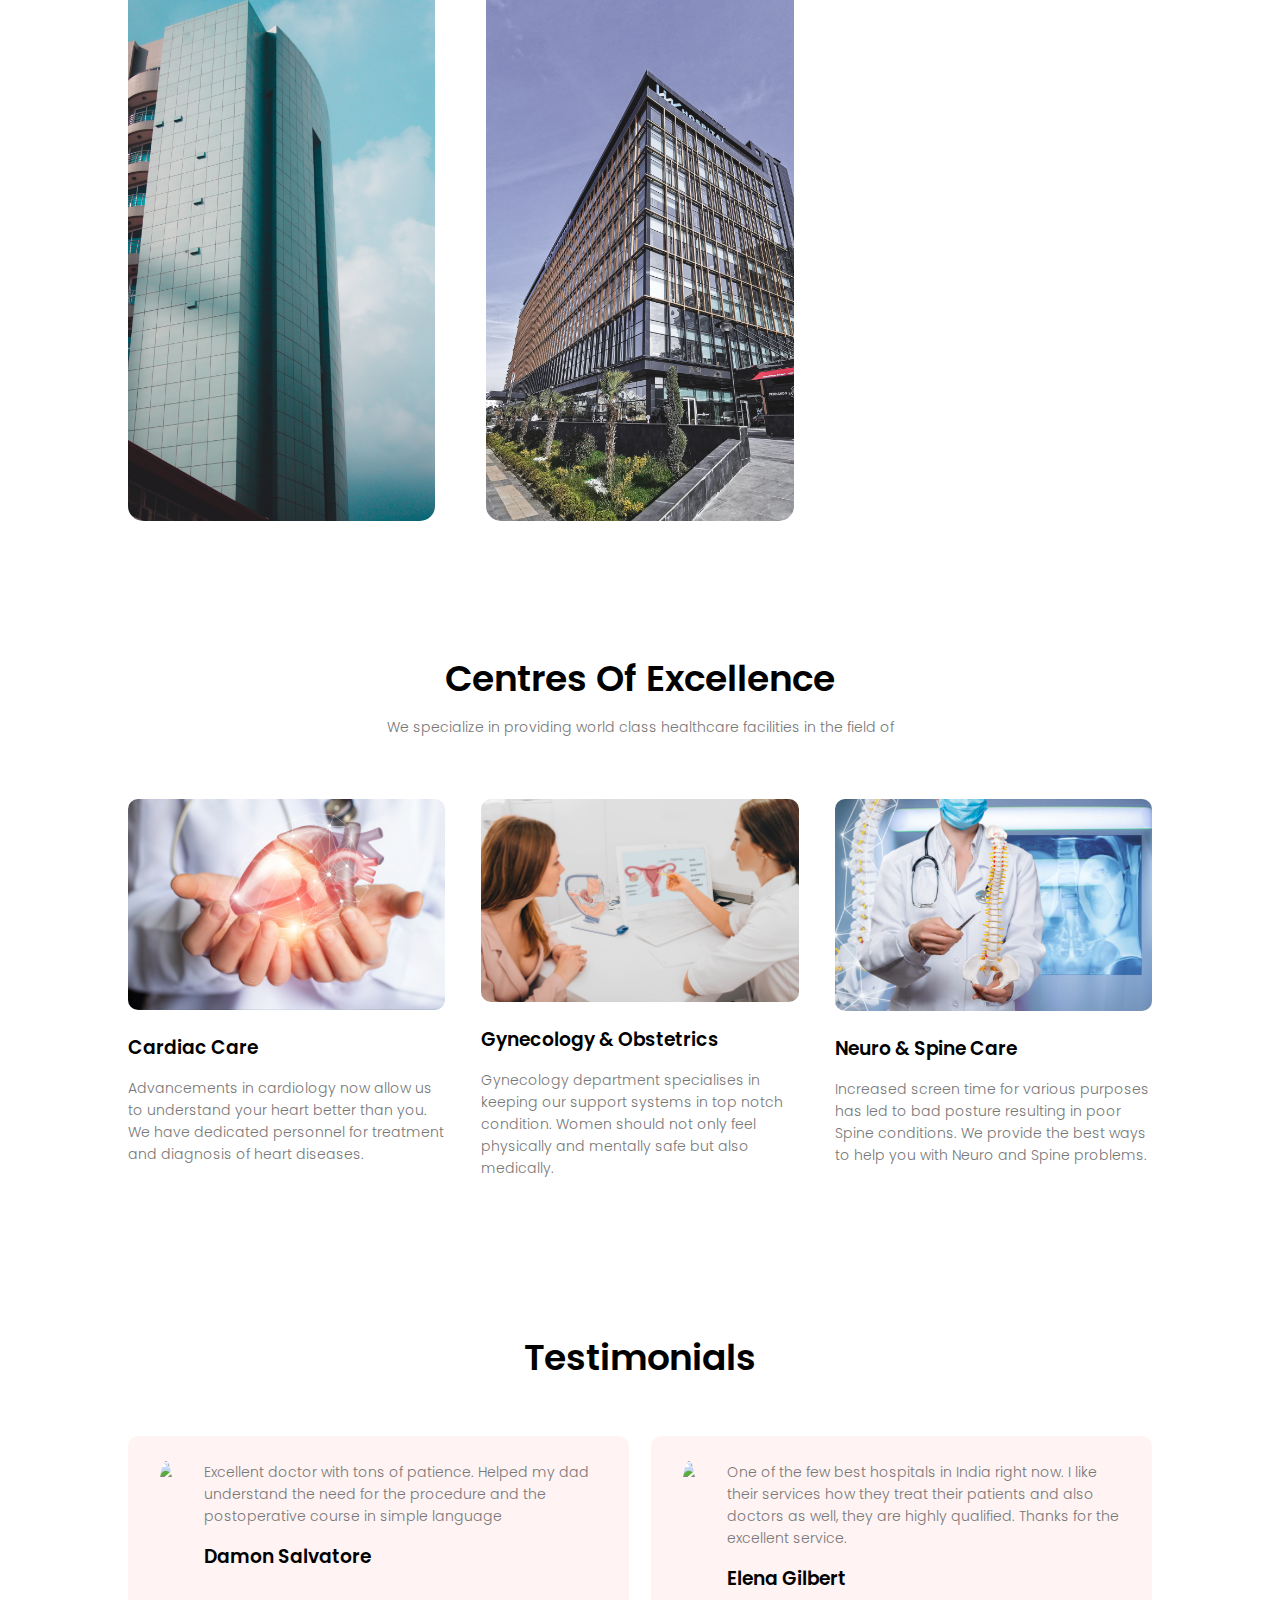
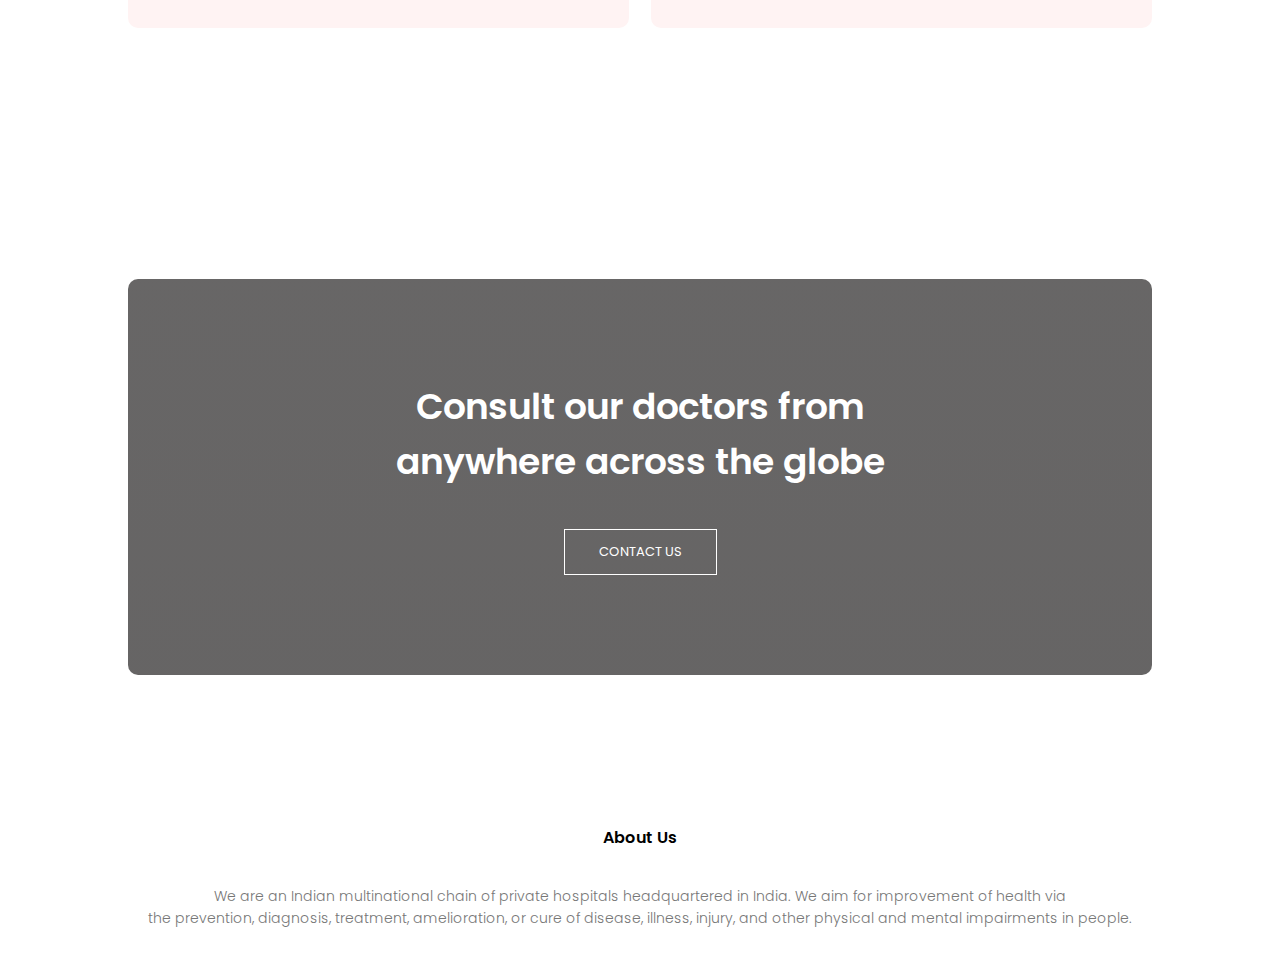
==== commit f8795706: "sign up => sign in" ====
--- a/index.html
+++ b/index.html
@@ -24,7 +24,7 @@
                     <li><a href="about.html">ABOUT</a></li>
                     <li><a href="blog.html">BLOG</a></li>
                     <li><a href="contact.html">CONTACT</a></li>
-                    <li><a href="login.html">SIGNUP</a></li>
+                    <li><a href="login.html">SIGNIN</a></li>
                 </ul>
             </div>
             <!-- <i class="fa fa-bars" onclick="showMenu()"></i> -->
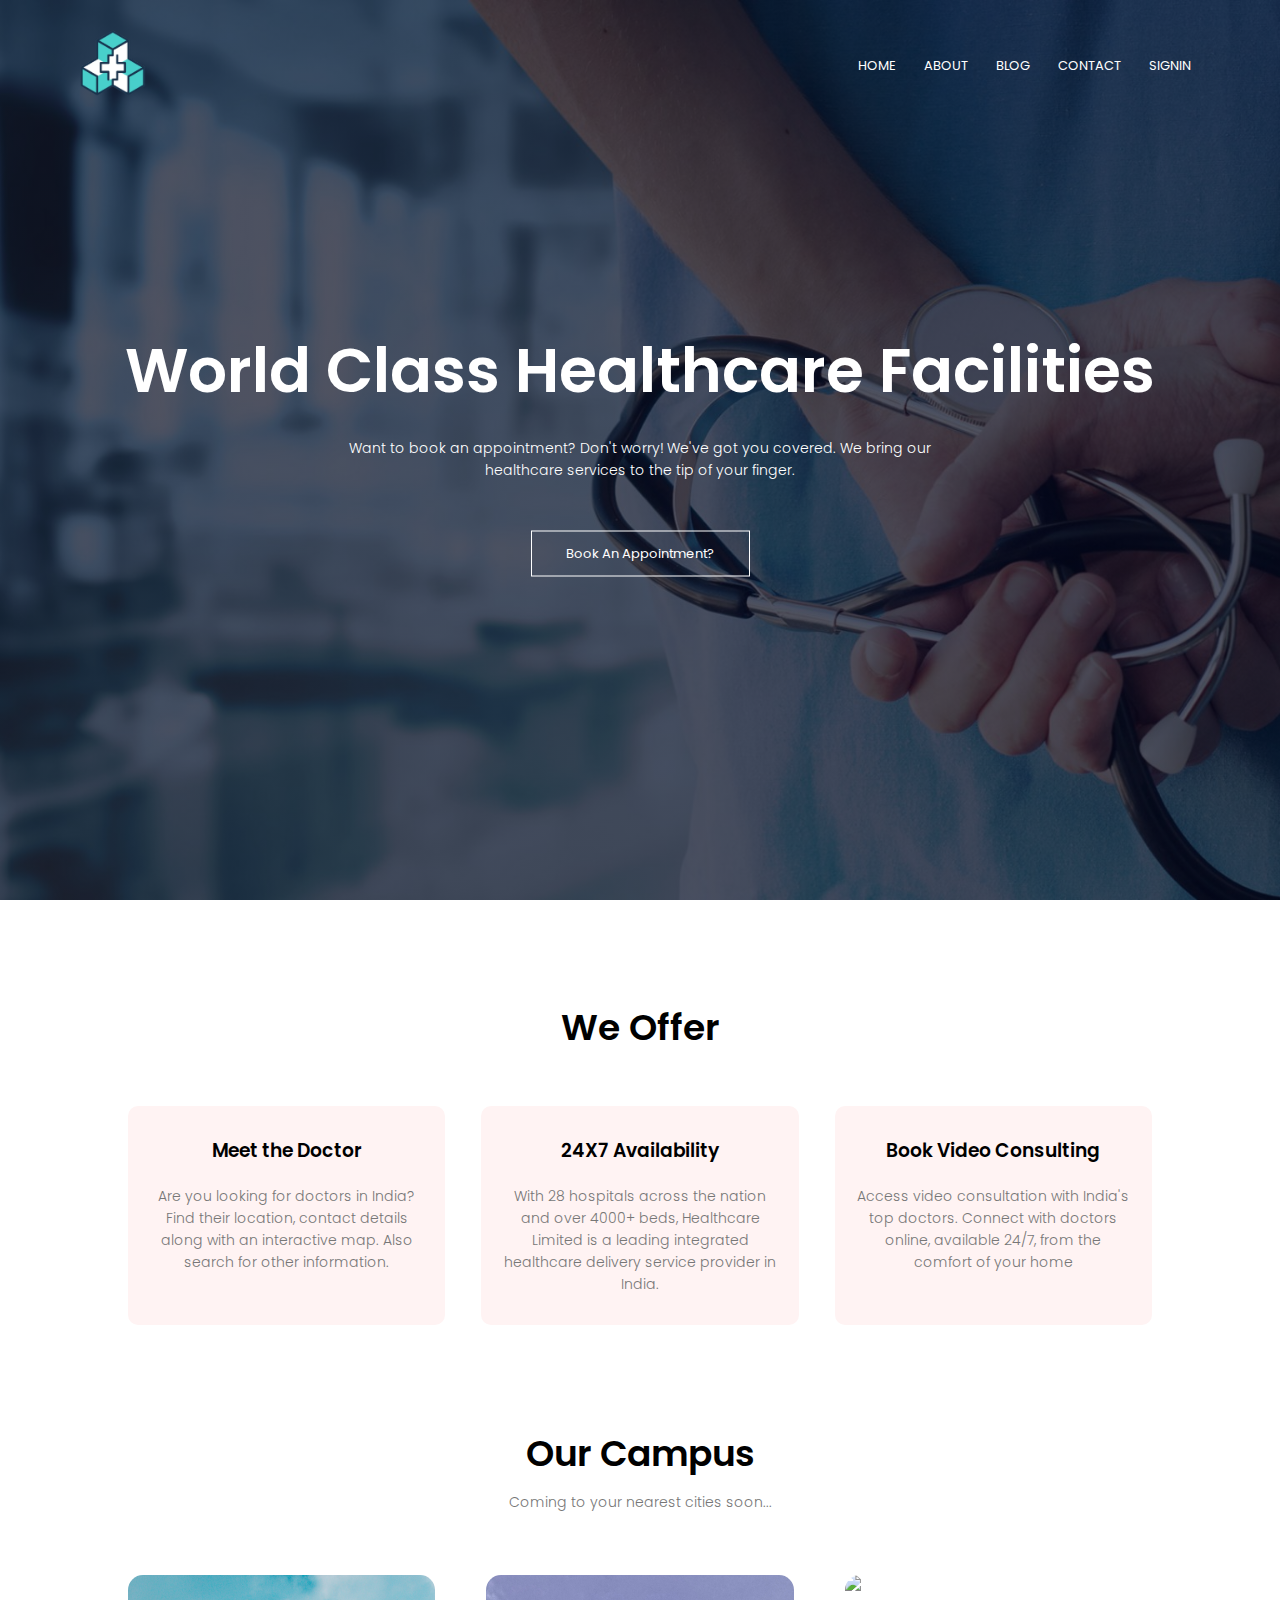
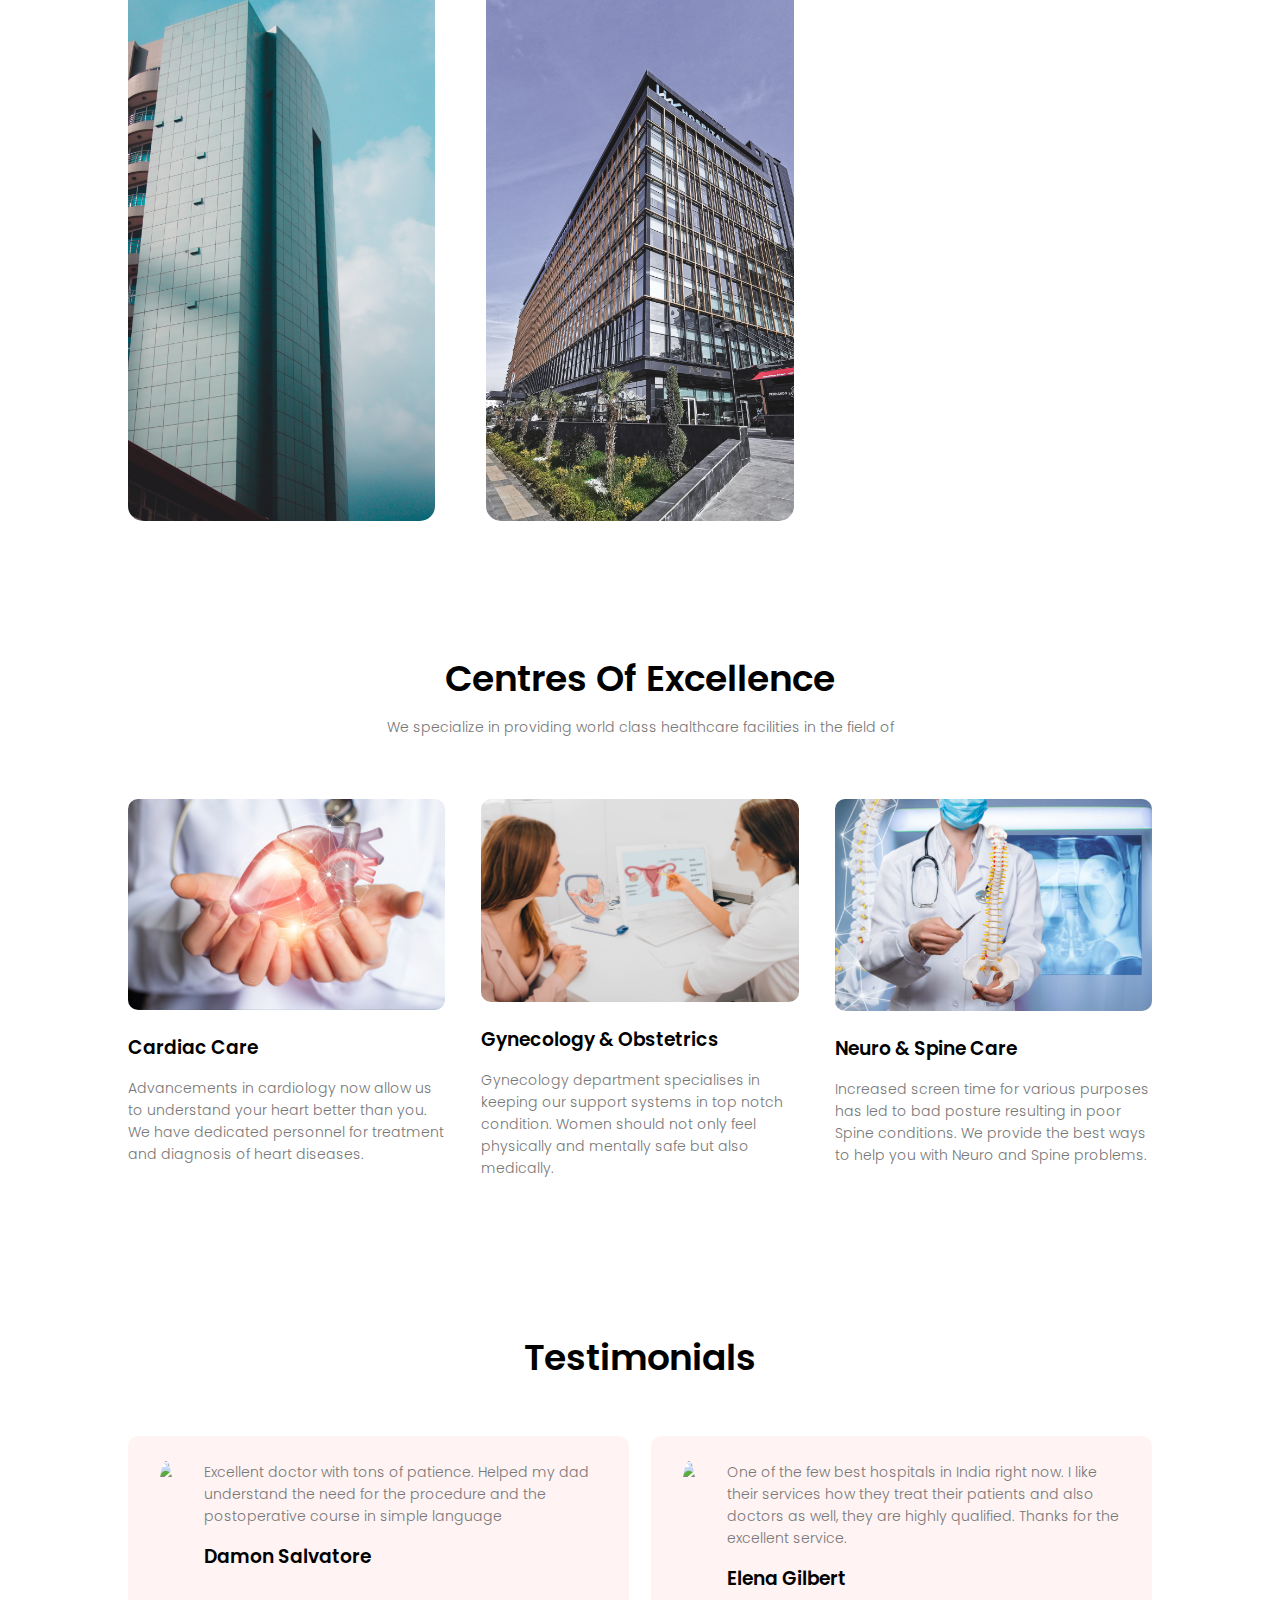
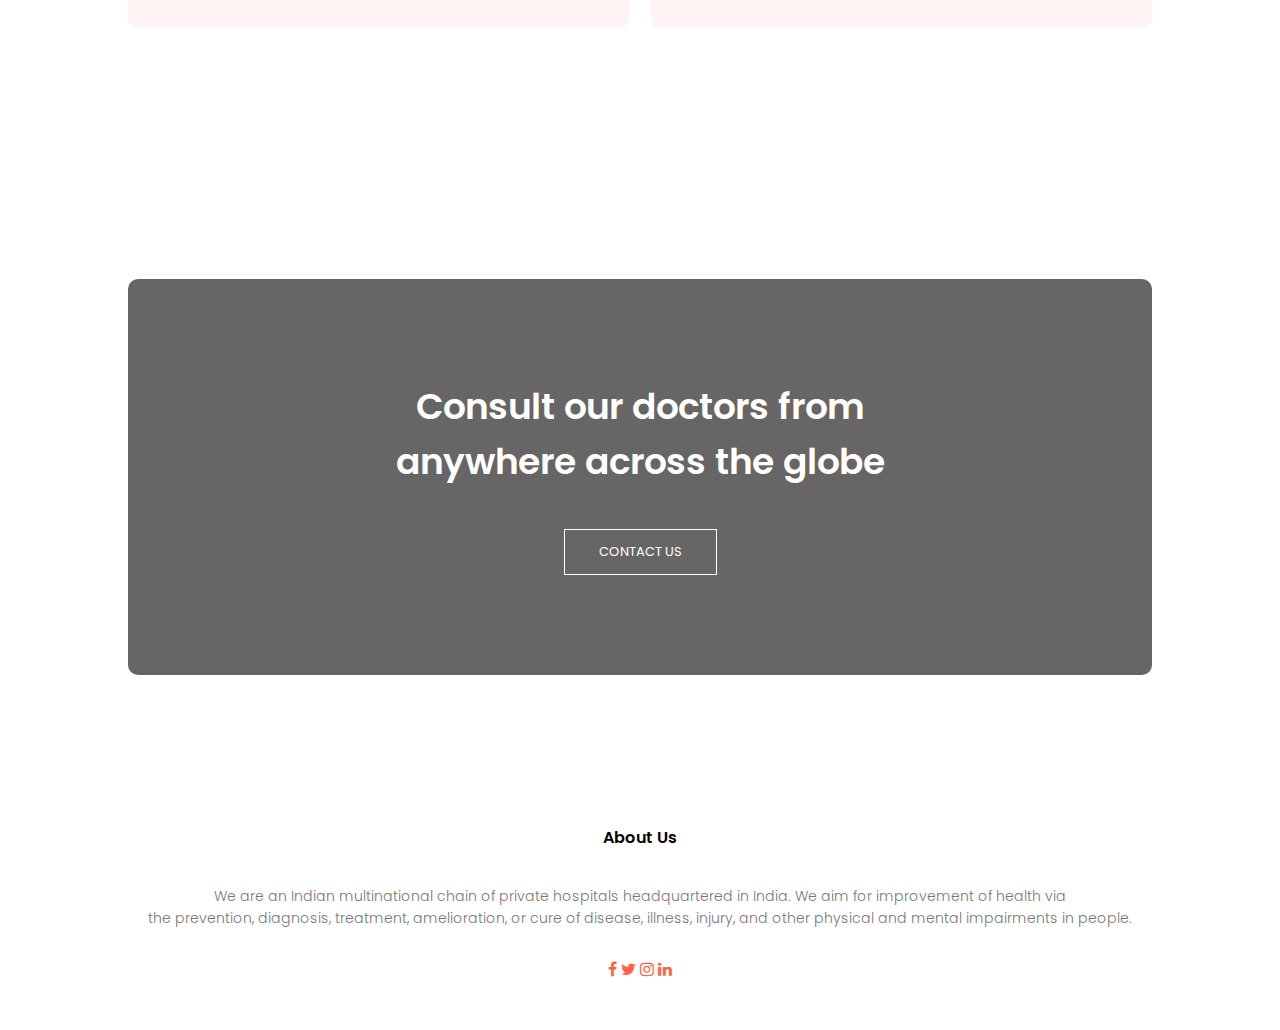
==== commit 45cfdb5c: "Icon" ====
--- a/index.html
+++ b/index.html
@@ -8,7 +8,7 @@
     <link rel="stylesheet" href="style.css">
     <link rel="preconnect" href="https://fonts.gstatic.com">
     <link href="https://fonts.googleapis.com/css2?family=Poppins:ital,wght@0,200;0,300;0,400;0,600;1,500&display=swap" rel="stylesheet">
-    <link rel="stylesheet" href="https://cdn.jsdelivr.net/npm/@fortawesome/fontawesome-free@5.15.3/css/fontawesome.min.css">
+    <link rel="stylesheet" href="https://cdnjs.cloudflare.com/ajax/libs/font-awesome/4.7.0/css/font-awesome.min.css">
 </head>
 
 <body>
@@ -172,10 +172,10 @@
         <p>We are an Indian multinational chain of private hospitals headquartered in India. We aim for improvement of health via <br>the prevention, diagnosis, treatment, amelioration, or cure of disease, illness, injury, and other physical and mental impairments
             in people.</p>
         <div class="icons">
-            <!-- <i class="fa fa-facebook"></i>
+            <i class="fa fa-facebook"></i>
             <i class="fa fa-twitter"></i>
             <i class="fa fa-instagram"></i>
-            <i class="fa fa-linkedin"></i> -->
+            <i class="fa fa-linkedin"></i>
         </div>
 
     </section>
--- a/style.css
+++ b/style.css
@@ -370,12 +370,13 @@
 }
 
 
-/* .icons .fa{
+.icons{
     color:tomato;
     margin: 0 13px;
     cursor: pointer;
     padding: 18px 0;
-} */
+    size: 20%;
+}
 
 
 /* ----------About Us Page---------- */
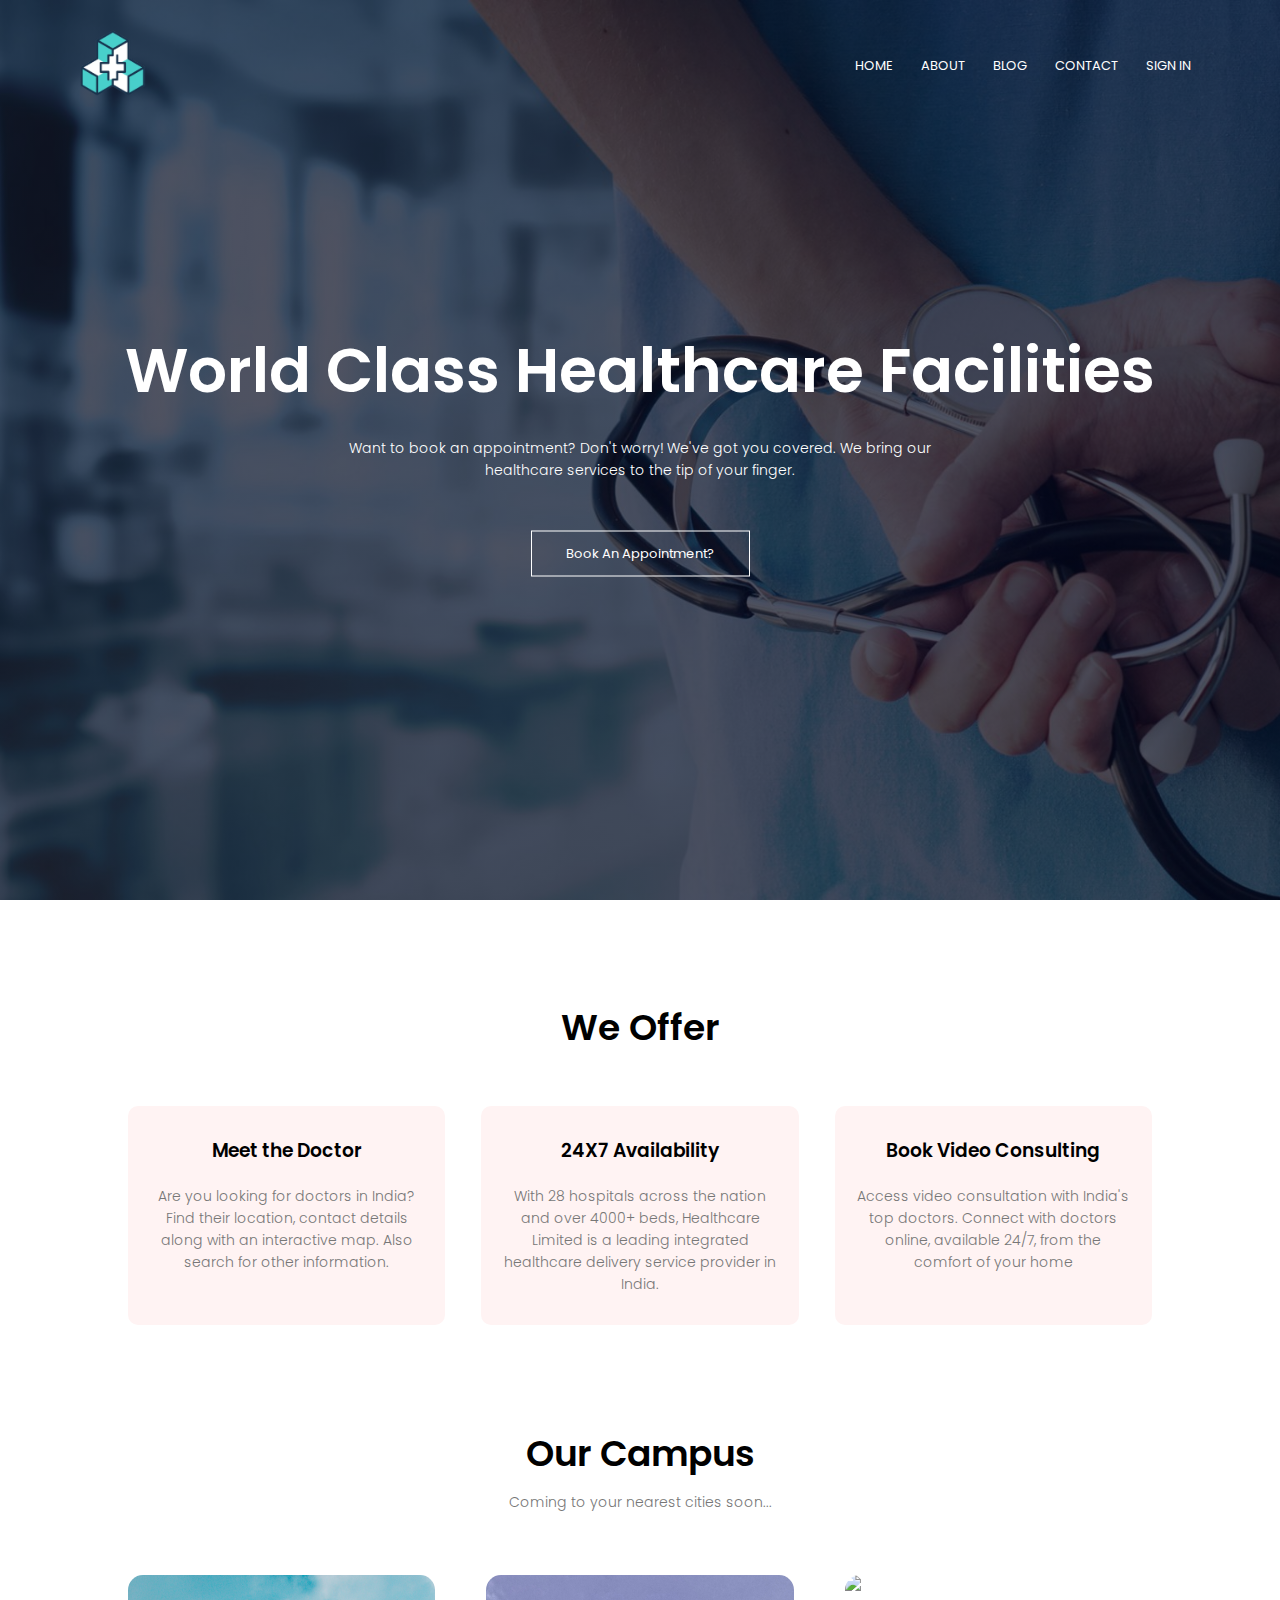
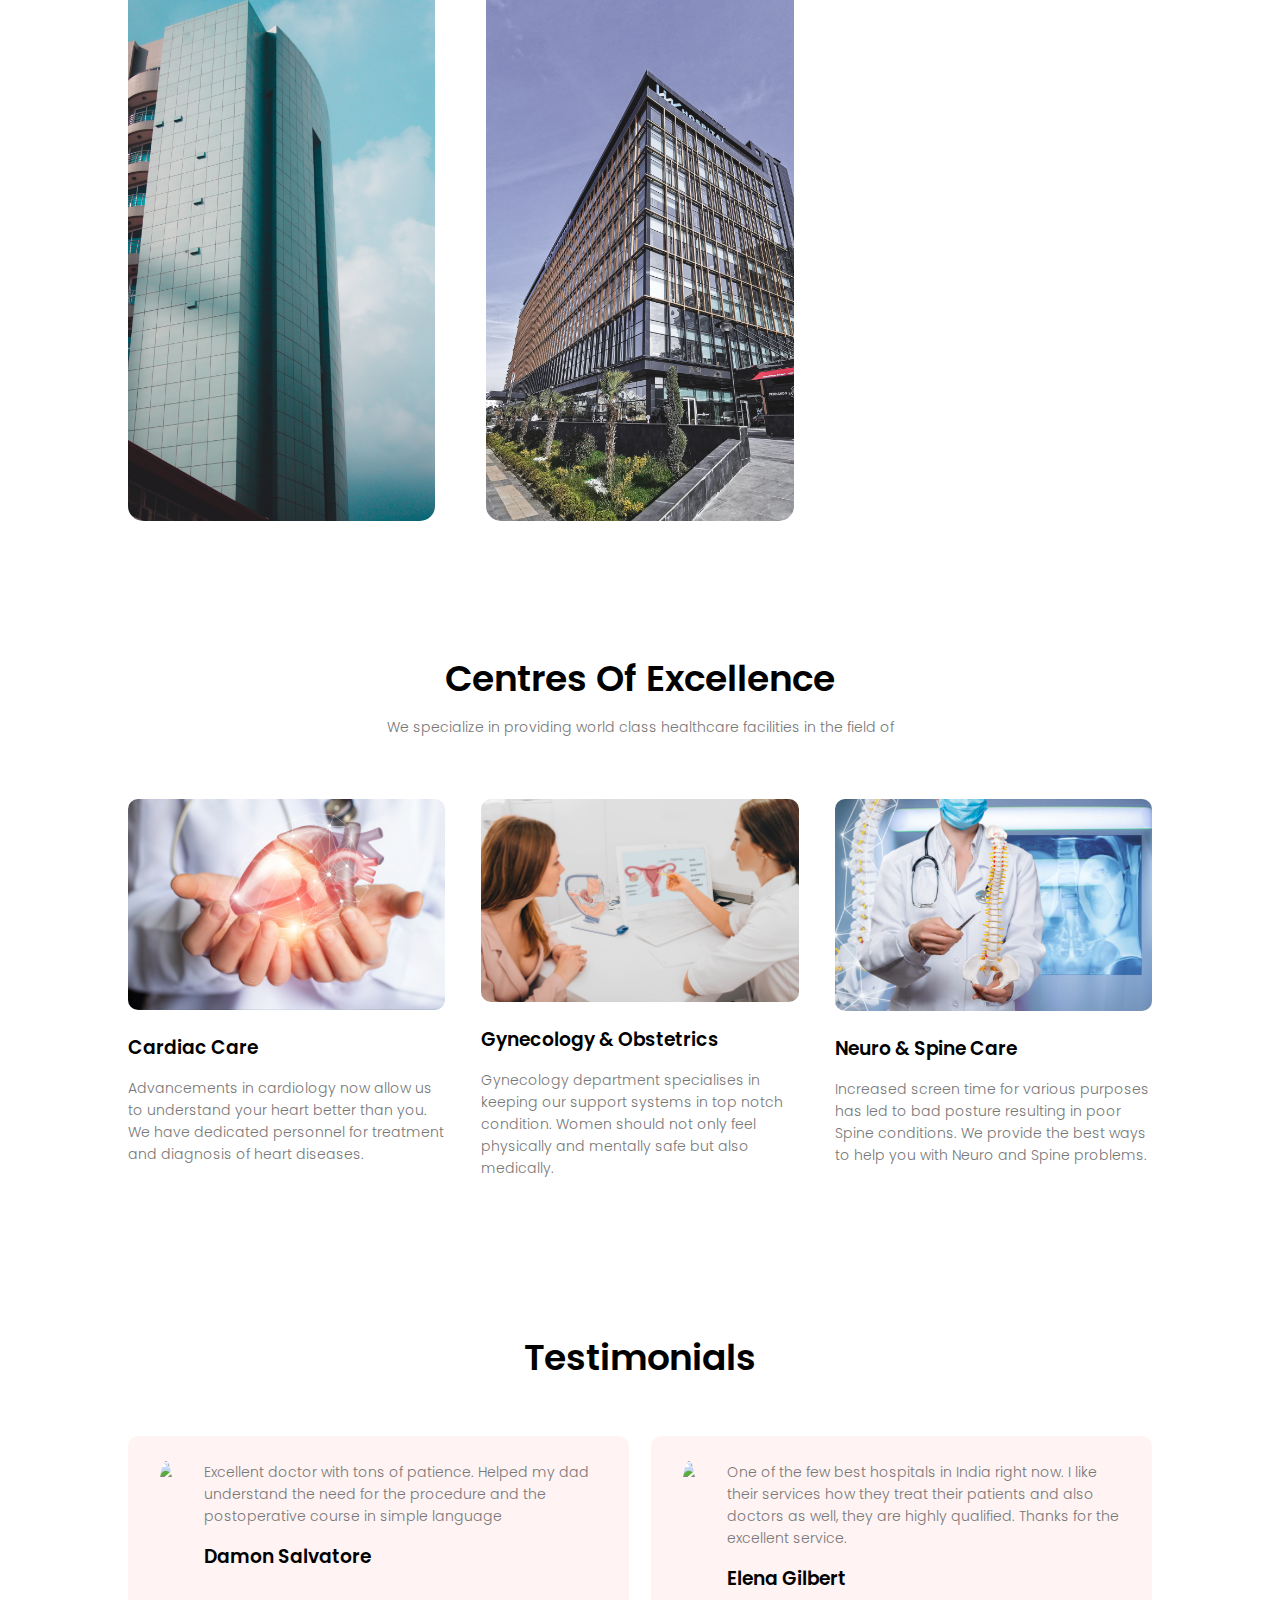
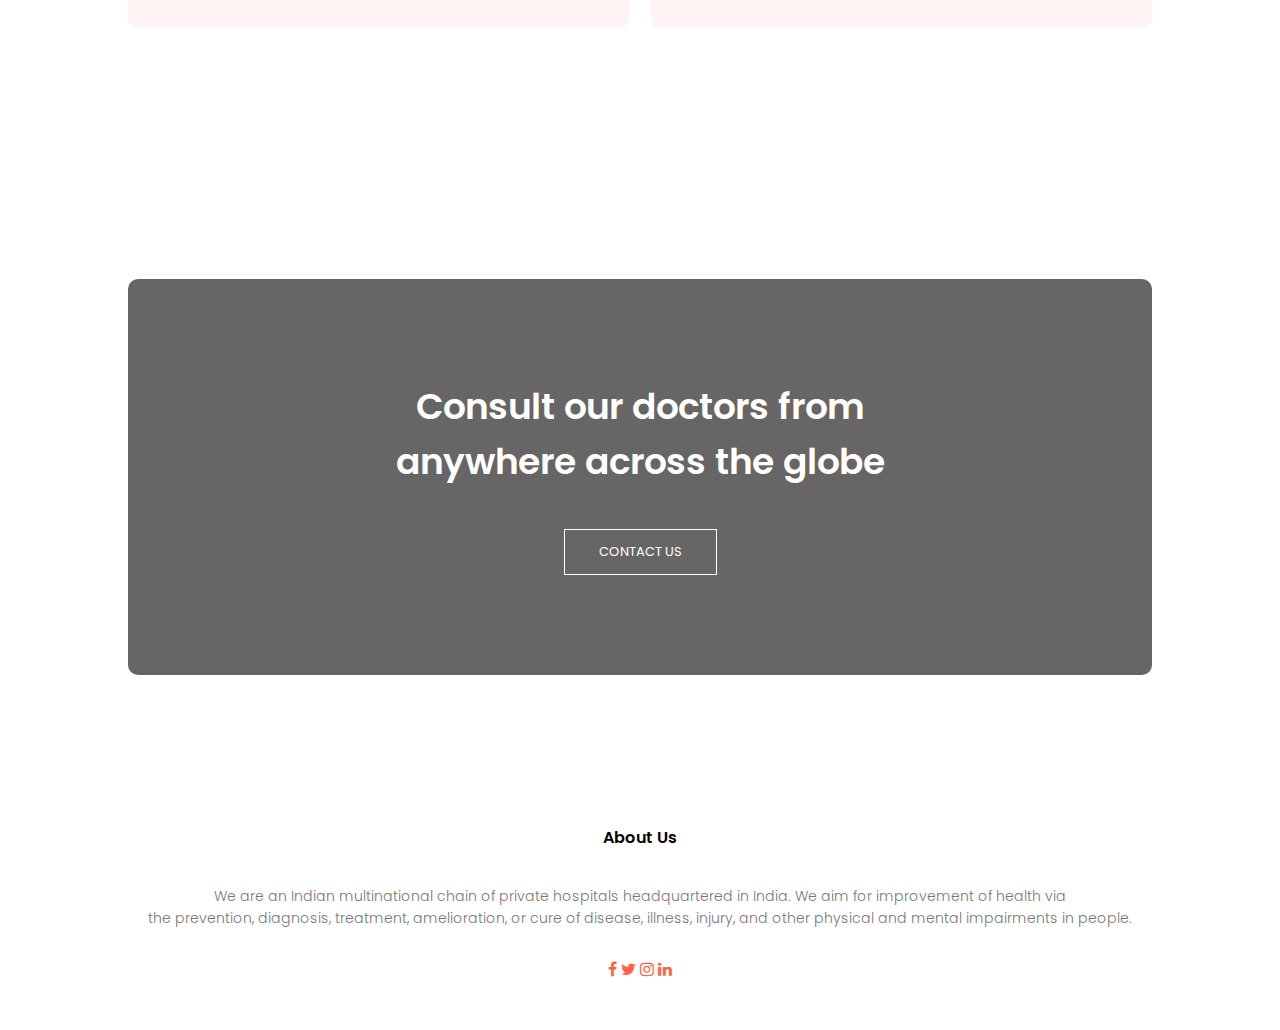
==== commit b23fbf13: "loginas" ====
--- a/index.html
+++ b/index.html
@@ -24,7 +24,7 @@
                     <li><a href="about.html">ABOUT</a></li>
                     <li><a href="blog.html">BLOG</a></li>
                     <li><a href="contact.html">CONTACT</a></li>
-                    <li><a href="login.html">SIGNIN</a></li>
+                    <li><a href="login.html">SIGN IN</a></li>
                 </ul>
             </div>
             <!-- <i class="fa fa-bars" onclick="showMenu()"></i> -->
--- a/style.css
+++ b/style.css
@@ -1,5 +1,4 @@
 @import "compass/css3";
-
 * {
     margin: 0;
     padding: 0;
@@ -98,6 +97,27 @@
     transition: 0.5s;
 }
 
+.hero-btn1 {
+    display: inline-block;
+    text-decoration: none;
+    color: #fff;
+    border: 1px solid #fff;
+    padding: 15px 40px;
+    font-size: 18px;
+    background: transparent;
+    position: relative;
+    cursor: pointer;
+    margin-bottom: 10px;
+    height: 20px;
+    width: 100px;
+}
+
+.hero-btn1:hover {
+    border: 1px solid red;
+    background: red;
+    transition: 0.5s;
+}
+
 
 /* nav.fa{
     display: none;
@@ -369,9 +389,8 @@
     font-weight: 600;
 }
 
-
-.icons{
-    color:tomato;
+.icons {
+    color: tomato;
     margin: 0 13px;
     cursor: pointer;
     padding: 18px 0;
@@ -557,5 +576,4 @@
     border: 1px solid #ccc;
     outline: none;
     box-sizing: border-box;
-}
-
+}